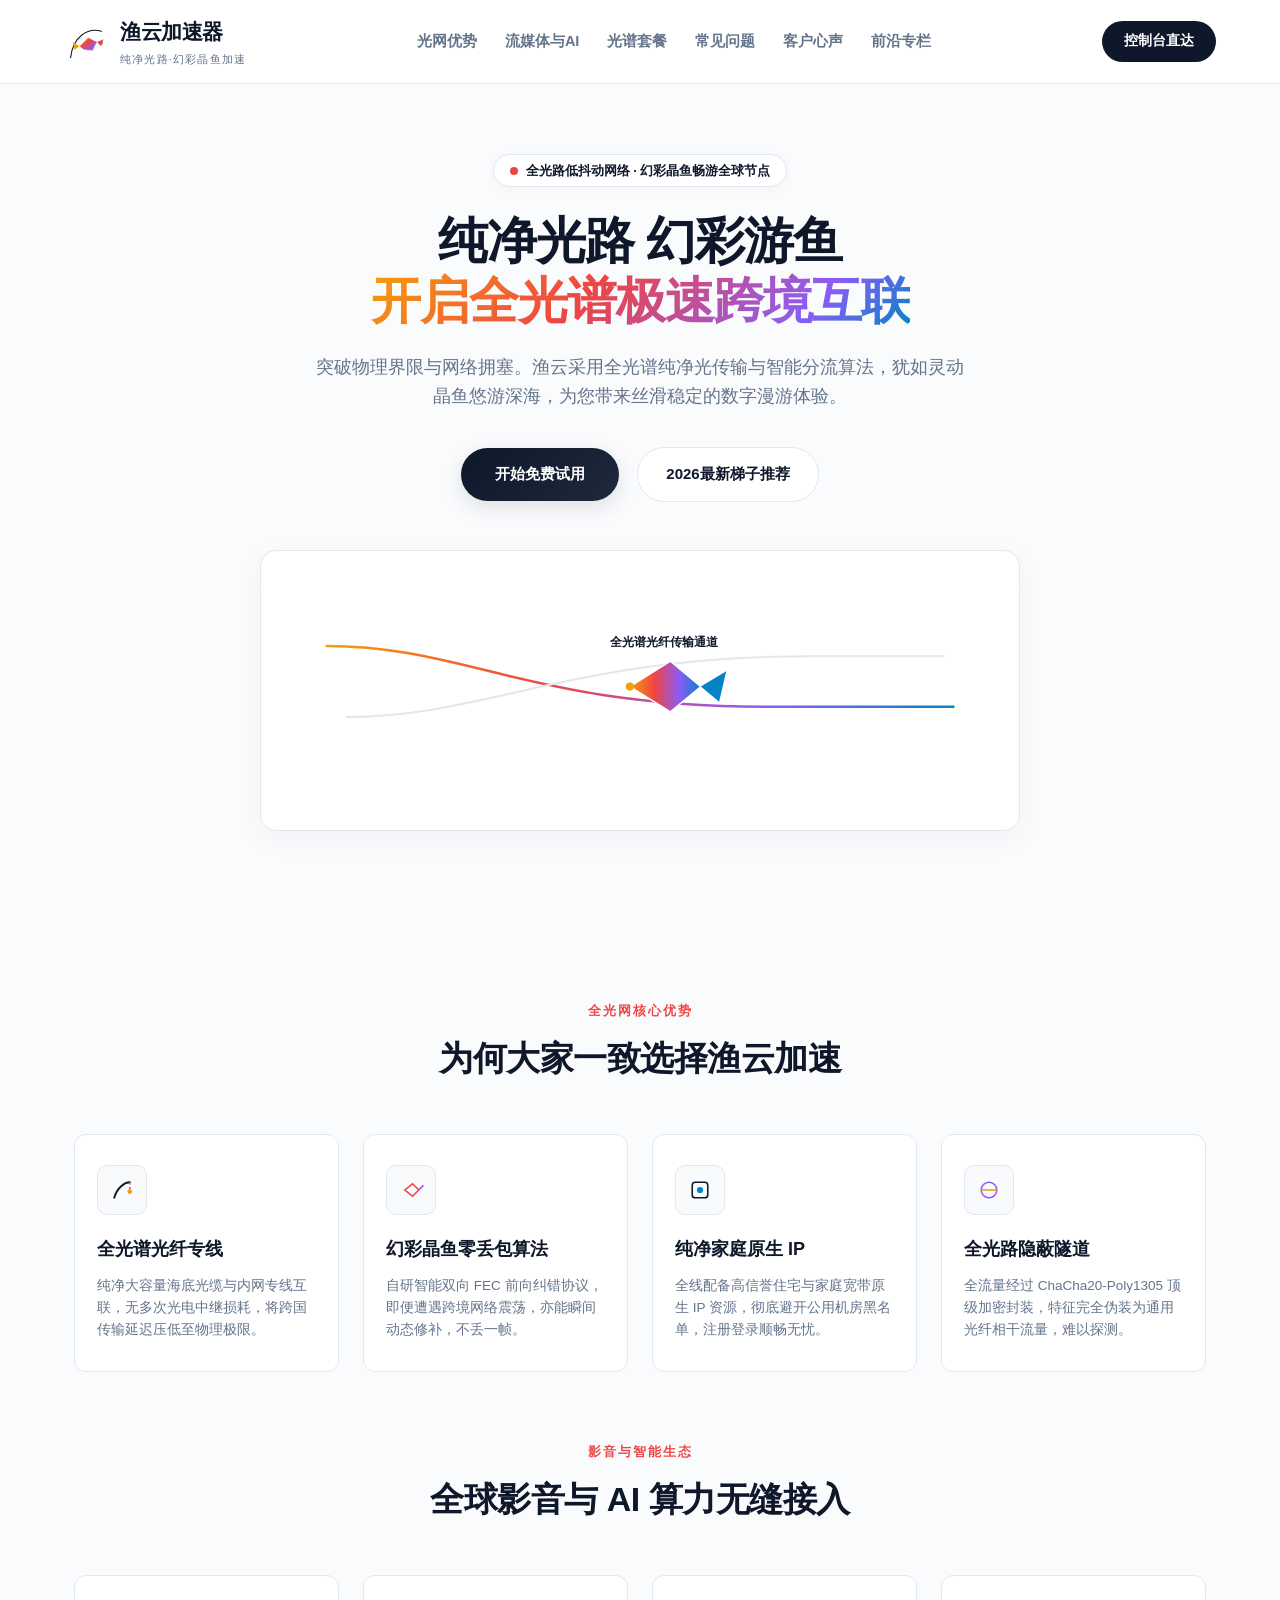
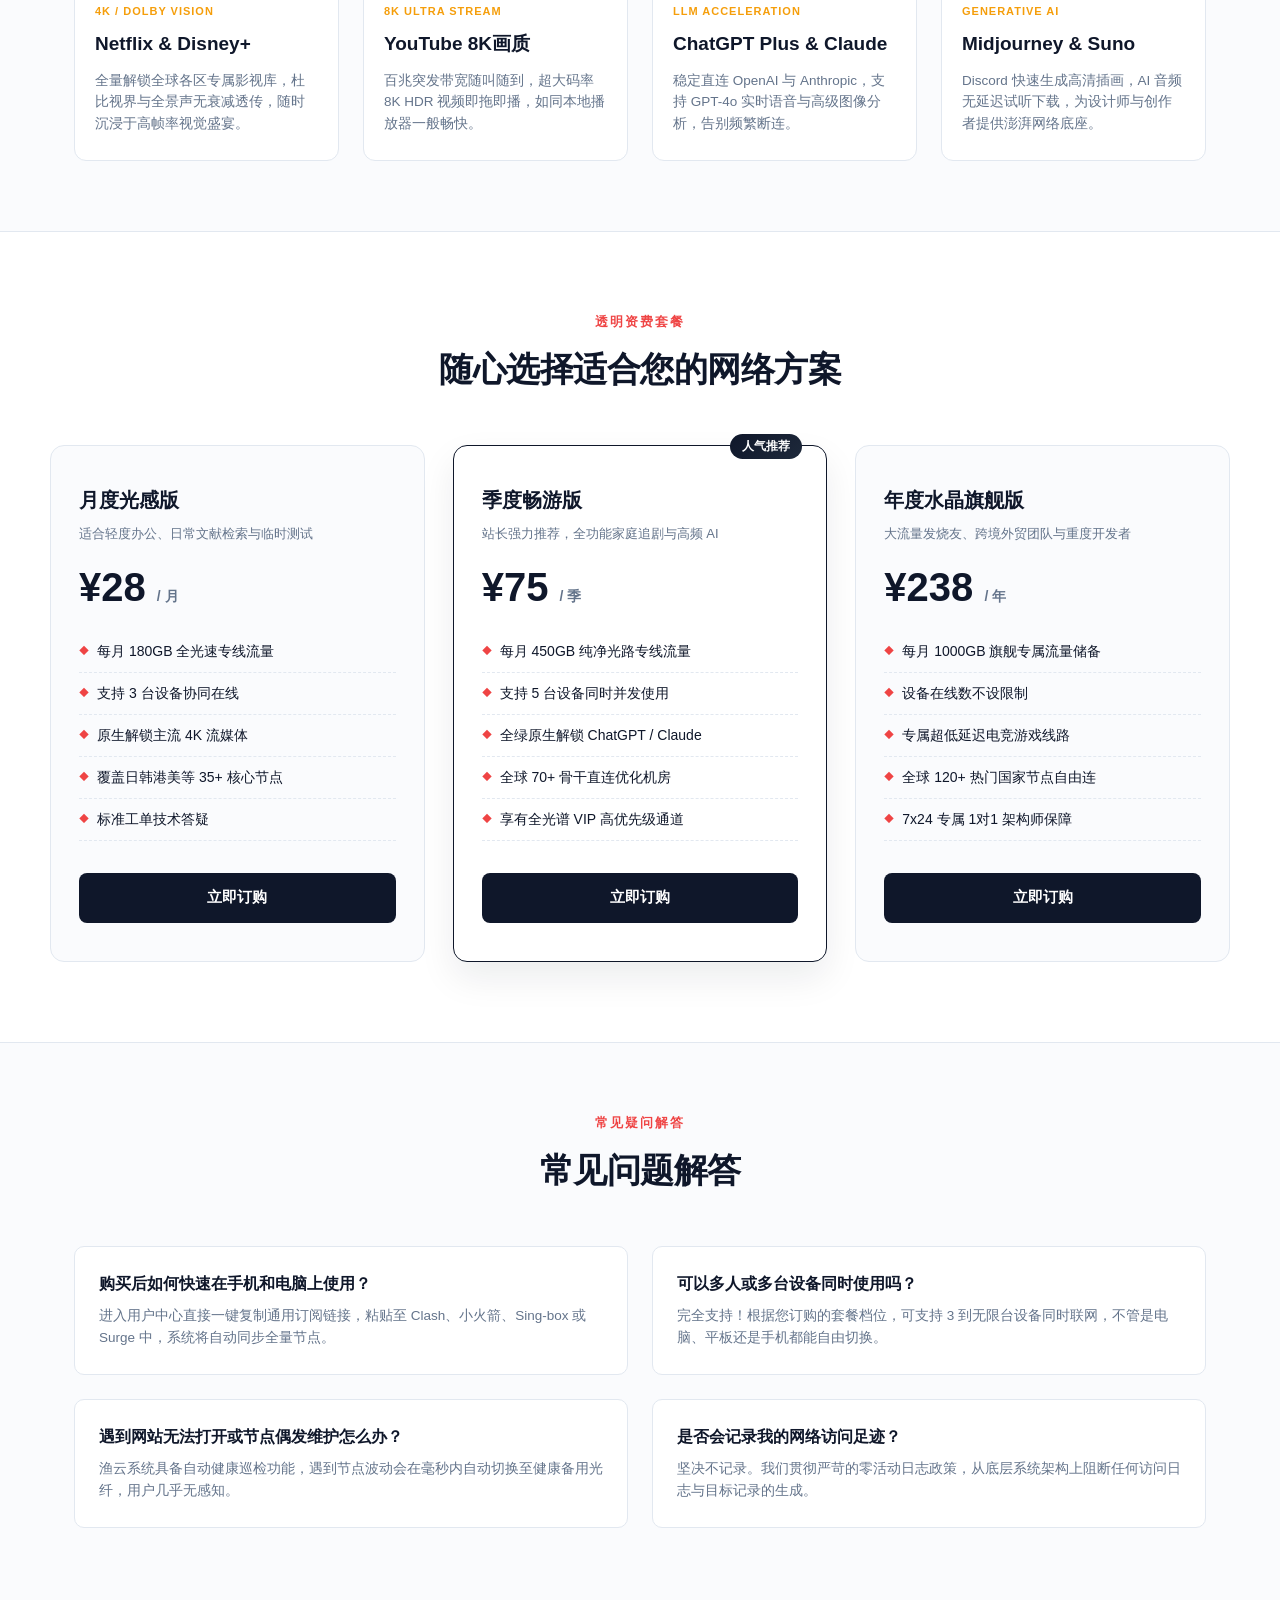
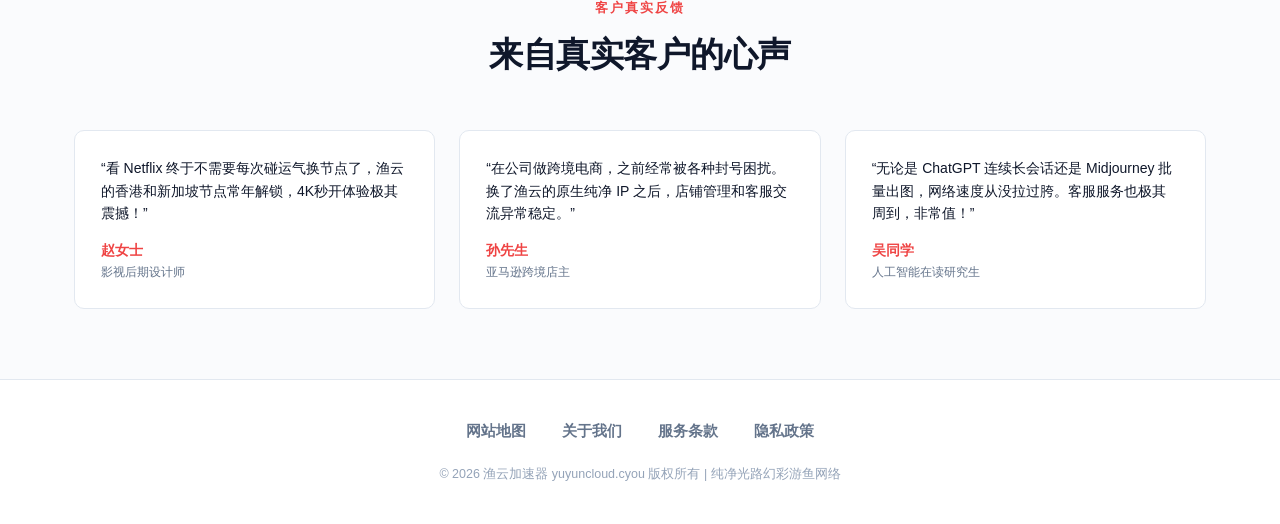
==== index.html @ 5787aba3 "feat: deploy yuyuncloud.cyou landing page, SEO articles, and sitemaps" ====
<!DOCTYPE html>
<html lang="zh-CN">
<head>
  <meta charset="UTF-8">
  <meta name="viewport" content="width=device-width, initial-scale=1.0, maximum-scale=5.0">
    <title>渔云加速器 - 纯净专线网络加速与高口碑机场推荐 | 稳定支持AI极速秒开</title>
  <meta name="description" content="专为出海办公与开发者打造的高口碑机场推荐。渔云加速器提供全光谱纯净专线网络加速，配备高质量原生住宅 IP，彻底告别 IP 风险拦截与人机验证。全球前沿 AI 工具与 4K 超清流媒体极速秒开，支持全平台多设备同时在线，安全稳定跨境互联。">
  <meta name="keywords" content="渔云加速器, 网络加速, 机场推荐, 极速秒开, 原生住宅IP, AI网络加速, ChatGPT防封, 跨境出海办公, 稳定梯子">
  <link rel="canonical" href="https://yuyuncloud.cyou/">
  <meta property="og:title" content="渔云加速器 - 纯净专线网络加速与高口碑机场推荐 | 稳定支持AI极速秒开">
  <meta property="og:description" content="专为出海办公与开发者打造的高口碑机场推荐。渔云加速器提供全光谱纯净专线网络加速，配备高质量原生住宅 IP，彻底告别 IP 风险拦截与人机验证。全球前沿 AI 工具与 4K 超清流媒体极速秒开，支持全平台多设备同时在线，安全稳定跨境互联。">
  <meta property="og:url" content="https://yuyuncloud.cyou/">
  <meta property="og:type" content="website">
  <meta property="og:site_name" content="渔云加速器">
  <meta property="og:locale" content="zh_CN">
  <meta property="og:image" content="https://yuyuncloud.cyou/assets/og-image.png">
  <meta name="twitter:card" content="summary_large_image">
  <meta name="twitter:title" content="渔云加速器 - 纯净专线网络加速与高口碑机场推荐 | 稳定支持AI极速秒开">
  <meta name="twitter:description" content="专为出海办公与开发者打造的高口碑机场推荐。渔云加速器提供全光谱纯净专线网络加速，配备高质量原生住宅 IP，彻底告别 IP 风险拦截与人机验证。全球前沿 AI 工具与 4K 超清流媒体极速秒开，支持全平台多设备同时在线，安全稳定跨境互联。">
  <meta name="twitter:image" content="https://yuyuncloud.cyou/assets/og-image.png">
  <script type="application/ld+json">
{
  "@context": "https://schema.org",
  "@type": "Product",
  "name": "渔云加速器",
  "description": "专为出海办公与开发者打造的高口碑机场推荐。渔云加速器提供全光谱纯净专线网络加速，配备高质量原生住宅 IP，彻底告别 IP 风险拦截与人机验证。全球前沿 AI 工具与 4K 超清流媒体极速秒开，支持全平台多设备同时在线，安全稳定跨境互联。",
  "brand": {
    "@type": "Brand",
    "name": "渔云"
  },
  "offers": {
    "@type": "AggregateOffer",
    "priceCurrency": "CNY",
    "lowPrice": "25",
    "highPrice": "218",
    "offerCount": "3",
    "offers": [
      {
        "@type": "Offer",
        "name": "月付尝鲜套餐",
        "price": "25",
        "priceCurrency": "CNY",
        "availability": "https://schema.org/InStock",
        "url": "https://ww012.twilightaff.com/#/?code=A56DH1Af"
      },
      {
        "@type": "Offer",
        "name": "季付热销套餐",
        "price": "68",
        "priceCurrency": "CNY",
        "availability": "https://schema.org/InStock",
        "url": "https://ww012.twilightaff.com/#/?code=A56DH1Af"
      },
      {
        "@type": "Offer",
        "name": "年付尊享套餐",
        "price": "218",
        "priceCurrency": "CNY",
        "availability": "https://schema.org/InStock",
        "url": "https://ww012.twilightaff.com/#/?code=A56DH1Af"
      }
    ]
  },
  "aggregateRating": {
    "@type": "AggregateRating",
    "ratingValue": "4.9",
    "reviewCount": "1280",
    "bestRating": "5",
    "worstRating": "1"
  }
}
  </script>
<style>
    :root {
      --bg-canvas: #fafbfd;
      --bg-card: #ffffff;
      --color-dark: #0f172a;
      --color-muted: #64748b;
      --color-border: #e2e8f0;
      --prism-grad: linear-gradient(135deg, #f59e0b 0%, #ef4444 40%, #8b5cf6 80%, #0284c7 100%);
      --prism-coral: #ef4444;
      --prism-amber: #f59e0b;
      --font-body: -apple-system, BlinkMacSystemFont, "Segoe UI", Roboto, "PingFang SC", "Microsoft YaHei", sans-serif;
    }
    * { box-sizing: border-box; margin: 0; padding: 0; }
    html { scroll-behavior: smooth; }
    body {
      background-color: var(--bg-canvas);
      color: var(--color-dark);
      font-family: var(--font-body);
      line-height: 1.65;
      -webkit-font-smoothing: antialiased;
    }
    a { color: inherit; text-decoration: none; }

    /* Nav */
    .prism-navbar {
      position: sticky;
      top: 0;
      z-index: 100;
      background: rgba(255, 255, 255, 0.96);
      border-bottom: 1px solid var(--color-border);
      backdrop-filter: blur(8px);
    }
    .prism-nav-inner {
      max-width: 1200px;
      margin: 0 auto;
      padding: 15px 24px;
      display: flex;
      align-items: center;
      justify-content: space-between;
      gap: 20px;
    }
    .prism-brand {
      display: flex;
      align-items: center;
      gap: 12px;
      flex-shrink: 0;
    }
    .prism-fish-svg {
      width: 44px;
      height: 44px;
      flex-shrink: 0;
    }
    .prism-title-col {
      display: flex;
      flex-direction: column;
    }
    .prism-brand-name {
      font-size: 21px;
      font-weight: 900;
      letter-spacing: -0.5px;
      color: var(--color-dark);
    }
    .prism-brand-name span {
      background: var(--prism-grad);
      -webkit-background-clip: text;
      -webkit-text-fill-color: transparent;
    }
    .prism-tagline {
      font-size: 11px;
      color: var(--color-muted);
      letter-spacing: 1.2px;
    }

    /* Section Navigation Links */
    .prism-nav-links {
      display: flex;
      align-items: center;
      gap: 28px;
      list-style: none;
    }
    .prism-nav-links a {
      font-size: 14.5px;
      font-weight: 700;
      color: var(--color-muted);
      transition: color 0.2s;
      position: relative;
    }
    .prism-nav-links a:hover {
      color: var(--color-dark);
    }
    .prism-nav-links a::after {
      content: "";
      position: absolute;
      bottom: -6px;
      left: 0;
      width: 0;
      height: 2px;
      background: var(--prism-grad);
      transition: width 0.2s;
    }
    .prism-nav-links a:hover::after {
      width: 100%;
    }

    .prism-top-login {
      background: var(--color-dark);
      color: #fff;
      font-size: 13.5px;
      font-weight: 700;
      padding: 9px 22px;
      border-radius: 999px;
      transition: all 0.2s;
      flex-shrink: 0;
    }
    .prism-top-login:hover { background: #1e293b; }

    /* Hero */
    .prism-hero {
      max-width: 1180px;
      margin: 0 auto;
      padding: 70px 24px 50px;
      text-align: center;
    }
    .crystal-badge {
      display: inline-flex;
      align-items: center;
      gap: 8px;
      padding: 5px 16px;
      background: #ffffff;
      border: 1px solid var(--color-border);
      border-radius: 999px;
      font-size: 13px;
      font-weight: 700;
      color: var(--color-dark);
      margin-bottom: 24px;
      box-shadow: 0 2px 8px rgba(15, 23, 42, 0.04);
    }
    .crystal-badge-dot {
      width: 8px; height: 8px; border-radius: 50%;
      background: var(--prism-coral);
    }
    .hero-h1 {
      font-size: 50px;
      font-weight: 900;
      line-height: 1.2;
      color: var(--color-dark);
      margin-bottom: 22px;
      letter-spacing: -1px;
      max-width: 900px;
      margin-left: auto;
      margin-right: auto;
    }
    .hero-h1 span.color-grad {
      background: var(--prism-grad);
      -webkit-background-clip: text;
      -webkit-text-fill-color: transparent;
    }
    .hero-p {
      font-size: 17.5px;
      color: var(--color-muted);
      max-width: 660px;
      margin: 0 auto 36px;
    }
    .hero-cta-group {
      display: flex;
      justify-content: center;
      align-items: center;
      gap: 18px;
      margin-bottom: 48px;
      flex-wrap: wrap;
    }
    .btn-main-trial {
      background: linear-gradient(135deg, #0f172a 0%, #1e293b 100%);
      color: #fff;
      font-size: 15px;
      font-weight: 800;
      padding: 14px 34px;
      border-radius: 999px;
      box-shadow: 0 6px 20px rgba(15, 23, 42, 0.12);
      transition: all 0.2s;
    }
    .btn-main-trial:hover {
      transform: translateY(-2px);
      box-shadow: 0 10px 28px rgba(15, 23, 42, 0.2);
    }
    .btn-pbn-pill {
      background: #ffffff;
      color: var(--color-dark);
      border: 1px solid var(--color-border);
      font-size: 15px;
      font-weight: 700;
      padding: 14px 28px;
      border-radius: 999px;
      transition: all 0.2s;
    }
    .btn-pbn-pill:hover { border-color: var(--color-dark); }

    /* Hero Crystal Fish Vector Art */
    .hero-art-pod {
      max-width: 760px;
      margin: 0 auto 50px;
      background: #ffffff;
      border: 1px solid var(--color-border);
      border-radius: 16px;
      padding: 24px;
      box-shadow: 0 8px 30px rgba(15, 23, 42, 0.04);
    }

    /* Content wrapper */
    .content-box {
      max-width: 1180px;
      margin: 0 auto;
      padding: 70px 24px;
    }
    .sec-center {
      text-align: center;
      margin-bottom: 48px;
    }
    .sec-sub {
      font-size: 12.5px;
      font-weight: 800;
      letter-spacing: 2px;
      color: var(--prism-coral);
      text-transform: uppercase;
      margin-bottom: 8px;
    }
    .sec-main-title {
      font-size: 34px;
      font-weight: 900;
      letter-spacing: -0.5px;
      color: var(--color-dark);
    }

    /* Core Advantages 4 Cards */
    .prism-grid-4 {
      display: grid;
      grid-template-columns: repeat(4, 1fr);
      gap: 24px;
    }
    .prism-card {
      background: #ffffff;
      border: 1px solid var(--color-border);
      border-radius: 12px;
      padding: 30px 22px;
      position: relative;
      transition: all 0.25s;
    }
    .prism-card::before {
      content: "";
      position: absolute;
      top: 0; left: 0; right: 0;
      height: 3px;
      background: var(--prism-grad);
      border-radius: 12px 12px 0 0;
      opacity: 0;
      transition: opacity 0.25s;
    }
    .prism-card:hover {
      transform: translateY(-5px);
      box-shadow: 0 14px 32px rgba(15, 23, 42, 0.06);
    }
    .prism-card:hover::before { opacity: 1; }
    .prism-icon-carrier {
      width: 50px;
      height: 50px;
      border-radius: 10px;
      background: #f8fafc;
      border: 1px solid var(--color-border);
      display: flex;
      align-items: center;
      justify-content: center;
      margin-bottom: 20px;
    }
    .prism-card-title {
      font-size: 18px;
      font-weight: 800;
      color: var(--color-dark);
      margin-bottom: 10px;
    }
    .prism-card-desc {
      font-size: 13.5px;
      color: var(--color-muted);
      line-height: 1.65;
    }

    /* Streaming & AI Cards */
    .stream-grid-4 {
      display: grid;
      grid-template-columns: repeat(4, 1fr);
      gap: 24px;
    }
    .stream-card {
      background: #ffffff;
      border: 1px solid var(--color-border);
      border-radius: 12px;
      padding: 26px 20px;
    }
    .stream-tag {
      font-size: 11px;
      font-weight: 800;
      color: var(--prism-amber);
      letter-spacing: 1px;
      margin-bottom: 8px;
    }
    .stream-name {
      font-size: 19px;
      font-weight: 900;
      color: var(--color-dark);
      margin-bottom: 10px;
    }
    .stream-desc {
      font-size: 13.5px;
      color: var(--color-muted);
      line-height: 1.6;
    }

    /* Pricing Section (3 tiers) */
    .prism-price-section {
      background: #ffffff;
      border-top: 1px solid var(--color-border);
      border-bottom: 1px solid var(--color-border);
      padding: 80px 24px;
    }
    .pricing-tri-box {
      max-width: 1180px;
      margin: 0 auto;
      display: grid;
      grid-template-columns: repeat(3, 1fr);
      gap: 28px;
    }
    .prism-plan-card {
      border: 1px solid var(--color-border);
      border-radius: 14px;
      padding: 38px 28px;
      background: #fafbfd;
      position: relative;
      display: flex;
      flex-direction: column;
      transition: all 0.25s;
    }
    .prism-plan-card.highlight {
      background: #ffffff;
      border-color: #0f172a;
      box-shadow: 0 16px 36px rgba(15, 23, 42, 0.08);
    }
    .prism-plan-card.highlight::after {
      content: "人气推荐";
      position: absolute;
      top: -12px;
      right: 24px;
      background: linear-gradient(135deg, #0f172a 0%, #1e293b 100%);
      color: #fff;
      font-size: 11.5px;
      font-weight: 800;
      padding: 3px 12px;
      border-radius: 999px;
    }
    .plan-tier-name { font-size: 20px; font-weight: 900; color: var(--color-dark); margin-bottom: 6px; }
    .plan-tier-sub { font-size: 13px; color: var(--color-muted); margin-bottom: 22px; }
    .plan-cash { font-size: 40px; font-weight: 900; color: var(--color-dark); line-height: 1; margin-bottom: 24px; }
    .plan-cash span { font-size: 14px; color: var(--color-muted); font-weight: 600; }
    .plan-bullet-list { list-style: none; margin-bottom: 32px; flex-grow: 1; font-size: 14px; }
    .plan-bullet-list li { padding: 9px 0; border-bottom: 1px dashed #e2e8f0; display: flex; align-items: center; gap: 8px; }
    .plan-bullet-list li::before { content: "◆"; font-size: 10px; color: var(--prism-coral); }
    .btn-prism-buy {
      background: var(--color-dark);
      color: #fff;
      text-align: center;
      padding: 13px;
      border-radius: 8px;
      font-weight: 800;
      font-size: 14.5px;
      transition: all 0.2s;
      display: block;
    }
    .btn-prism-buy:hover { background: #1e293b; }

    /* FAQ */
    .prism-faq-grid {
      display: grid;
      grid-template-columns: 1fr 1fr;
      gap: 24px;
    }
    .prism-faq-item {
      background: #ffffff;
      border: 1px solid var(--color-border);
      border-radius: 10px;
      padding: 24px;
    }
    .p-faq-q { font-size: 16px; font-weight: 800; color: var(--color-dark); margin-bottom: 8px; }
    .p-faq-a { font-size: 13.5px; color: var(--color-muted); line-height: 1.65; }

    /* Testimonials */
    .prism-testi-grid {
      display: grid;
      grid-template-columns: repeat(3, 1fr);
      gap: 24px;
      margin-top: 40px;
    }
    .prism-testi-card {
      background: #ffffff;
      border: 1px solid var(--color-border);
      border-radius: 10px;
      padding: 26px;
    }
    .p-testi-txt { font-size: 14px; color: var(--color-dark); margin-bottom: 16px; line-height: 1.6; }
    .p-testi-who { font-size: 13.5px; font-weight: 800; color: var(--prism-coral); }
    .p-testi-occ { font-size: 11.5px; color: var(--color-muted); }

    /* Strict Footer: ONLY 4 titles */
    .strict-footer-prism {
      background: #ffffff;
      border-top: 1px solid var(--color-border);
      padding: 40px 24px;
      text-align: center;
    }
    .footer-four-row {
      display: flex;
      justify-content: center;
      align-items: center;
      gap: 36px;
      margin-bottom: 20px;
      flex-wrap: wrap;
    }
    .footer-four-row a {
      font-size: 14.5px;
      font-weight: 700;
      color: var(--color-muted);
      transition: color 0.2s;
    }
    .footer-four-row a:hover { color: var(--color-dark); text-decoration: underline; }
    .footer-copy-text {
      font-size: 12.5px;
      color: #94a3b8;
    }

    @media (max-width: 900px) {
      .hero-h1 { font-size: 32px; }
      .prism-grid-4, .stream-grid-4, .pricing-tri-box, .prism-faq-grid, .prism-testi-grid { grid-template-columns: 1fr; }
      .btn-main-trial, .btn-pbn-pill, .btn-prism-buy { width: 100%; text-align: center; }
      .prism-nav-links { display: none; }
      .footer-four-row { gap: 20px; }
    }
  </style>
</head>
<body>

  <!-- Top Nav with Sections Menu -->
  <header class="prism-navbar">
    <div class="prism-nav-inner">
      <div class="prism-brand">
        <!-- Integrated Logo: Prismatic optical crystal fish leaping through fiber angling line -->
        <svg class="prism-fish-svg" viewBox="0 0 100 100" fill="none" xmlns="http://www.w3.org/2000/svg">
          <defs>
            <linearGradient id="prismFishGrad" x1="0%" y1="0%" x2="100%" y2="100%">
              <stop offset="0%" stop-color="#f59e0b"/>
              <stop offset="40%" stop-color="#ef4444"/>
              <stop offset="80%" stop-color="#8b5cf6"/>
              <stop offset="100%" stop-color="#0284c7"/>
            </linearGradient>
          </defs>
          <!-- Slender Fiber-Optic Angling Rod Curve -->
          <path d="M15 88 C 20 40, 55 18, 85 28" stroke="#0f172a" stroke-width="2.5" stroke-linecap="round"/>
          <line x1="85" y1="28" x2="85" y2="55" stroke="url(#prismFishGrad)" stroke-width="1.5" stroke-dasharray="3 3"/>
          <circle cx="85" cy="55" r="3" fill="#ef4444"/>
          <!-- Prismatic Crystal Leaping Fish with Facets -->
          <polygon points="35,62 55,42 75,52 65,72 45,70" fill="url(#prismFishGrad)" stroke="#ffffff" stroke-width="1"/>
          <polygon points="75,52 90,46 84,62" fill="#ef4444"/>
          <polygon points="35,62 20,52 24,70" fill="#f59e0b"/>
        </svg>
        <div class="prism-title-col">
          <div class="prism-brand-name">渔云加速器</div>
          <div class="prism-tagline">纯净光路·幻彩晶鱼加速</div>
        </div>
      </div>

      <!-- Section Navigation Menu -->
      <nav>
        <ul class="prism-nav-links">
          <li><a href="#advantages">光网优势</a></li>
          <li><a href="#streaming">流媒体与AI</a></li>
          <li><a href="#pricing">光谱套餐</a></li>
          <li><a href="#faq">常见问题</a></li>
          <li><a href="#reviews">客户心声</a></li>
          <li><a href="perspectives.html">前沿专栏</a></li>
        </ul>
      </nav>

      <a href="https://ww012.twilightaff.com/#/?code=A56DH1Af" target="_blank" rel="nofollow" class="prism-top-login">
        控制台直达
      </a>
    </div>
  </header>

  <!-- Hero Section -->
  <main>
    <section class="prism-hero">
      <div class="crystal-badge">
        <span class="crystal-badge-dot"></span> 全光路低抖动网络 · 幻彩晶鱼畅游全球节点
      </div>
      <h1 class="hero-h1">
        纯净光路 幻彩游鱼<br>
        <span class="color-grad">开启全光谱极速跨境互联</span>
      </h1>
      <p class="hero-p">
        突破物理界限与网络拥塞。渔云采用全光谱纯净光传输与智能分流算法，犹如灵动晶鱼悠游深海，为您带来丝滑稳定的数字漫游体验。
      </p>
      <div class="hero-cta-group">
        <a href="https://ww012.twilightaff.com/#/?code=A56DH1Af" target="_blank" rel="nofollow" class="btn-main-trial">
          开始免费试用
        </a>
        <a href="https://tizilab.net/paihang/" target="_blank" class="btn-pbn-pill">
          2026最新梯子推荐
        </a>
      </div>

      <!-- Vector Artwork: Prismatic Optical Fish Vector -->
      <div class="hero-art-pod">
        <svg viewBox="0 0 700 220" width="100%" height="auto" fill="none" xmlns="http://www.w3.org/2000/svg">
          <defs>
            <linearGradient id="waveGradPrism" x1="0%" y1="0%" x2="100%" y2="0%">
              <stop offset="0%" stop-color="#f59e0b"/>
              <stop offset="35%" stop-color="#ef4444"/>
              <stop offset="70%" stop-color="#8b5cf6"/>
              <stop offset="100%" stop-color="#0284c7"/>
            </linearGradient>
          </defs>
          <!-- Fiber Optic Lines -->
          <path d="M40 70 C 180 70, 240 130, 480 130 T 660 130" stroke="url(#waveGradPrism)" stroke-width="2.5"/>
          <path d="M60 140 C 200 140, 280 80, 520 80 T 650 80" stroke="#e2e8f0" stroke-width="2"/>
          <!-- Crystal Fish Swimming Along Light Path -->
          <polygon points="340,110 380,85 410,110 380,135" fill="url(#waveGradPrism)" stroke="#ffffff" stroke-width="1.5"/>
          <polygon points="410,110 435,95 428,125" fill="#0284c7"/>
          <circle cx="340" cy="110" r="4" fill="#f59e0b"/>
          <text x="320" y="70" fill="#0f172a" font-size="12" font-weight="800">全光谱光纤传输通道</text>
        </svg>
      </div>
    </section>

    <!-- Core Product Advantages (4 cards) -->
    <section class="content-box" id="advantages">
      <div class="sec-center">
        <div class="sec-sub">全光网核心优势</div>
        <h2 class="sec-main-title">为何大家一致选择渔云加速</h2>
      </div>

      <div class="prism-grid-4">
        <div class="prism-card">
          <div class="prism-icon-carrier">
            <!-- Prismatic Fish Line Vector Icon -->
            <svg width="28" height="28" viewBox="0 0 36 36" fill="none" xmlns="http://www.w3.org/2000/svg">
              <path d="M8 28 C 12 14, 22 8, 28 8" stroke="#0f172a" stroke-width="2.5" stroke-linecap="round"/>
              <path d="M28 8 L 28 20" stroke="#ef4444" stroke-width="2" stroke-dasharray="3 3"/>
              <circle cx="28" cy="20" r="3" fill="#f59e0b"/>
            </svg>
          </div>
          <h3 class="prism-card-title">全光谱光纤专线</h3>
          <p class="prism-card-desc">纯净大容量海底光缆与内网专线互联，无多次光电中继损耗，将跨国传输延迟压低至物理极限。</p>
        </div>

        <div class="prism-card">
          <div class="prism-icon-carrier">
            <!-- Prismatic Crystal Fish Icon -->
            <svg width="28" height="28" viewBox="0 0 36 36" fill="none" xmlns="http://www.w3.org/2000/svg">
              <polygon points="10,18 20,10 28,18 20,26" stroke="#ef4444" stroke-width="2" fill="none"/>
              <line x1="28" y1="18" x2="34" y2="12" stroke="#8b5cf6" stroke-width="2"/>
            </svg>
          </div>
          <h3 class="prism-card-title">幻彩晶鱼零丢包算法</h3>
          <p class="prism-card-desc">自研智能双向 FEC 前向纠错协议，即便遭遇跨境网络震荡，亦能瞬间动态修补，不丢一帧。</p>
        </div>

        <div class="prism-card">
          <div class="prism-icon-carrier">
            <!-- Pure Native IP Shield Icon -->
            <svg width="28" height="28" viewBox="0 0 36 36" fill="none" xmlns="http://www.w3.org/2000/svg">
              <rect x="8" y="8" width="20" height="20" rx="4" stroke="#0f172a" stroke-width="2"/>
              <circle cx="18" cy="18" r="4" fill="#0284c7"/>
            </svg>
          </div>
          <h3 class="prism-card-title">纯净家庭原生 IP</h3>
          <p class="prism-card-desc">全线配备高信誉住宅与家庭宽带原生 IP 资源，彻底避开公用机房黑名单，注册登录顺畅无忧。</p>
        </div>

        <div class="prism-card">
          <div class="prism-icon-carrier">
            <!-- Optical Stealth Tunnel Icon -->
            <svg width="28" height="28" viewBox="0 0 36 36" fill="none" xmlns="http://www.w3.org/2000/svg">
              <circle cx="18" cy="18" r="10" stroke="#8b5cf6" stroke-width="2"/>
              <line x1="8" y1="18" x2="28" y2="18" stroke="#f59e0b" stroke-width="2"/>
            </svg>
          </div>
          <h3 class="prism-card-title">全光路隐蔽隧道</h3>
          <p class="prism-card-desc">全流量经过 ChaCha20-Poly1305 顶级加密封装，特征完全伪装为通用光纤相干流量，难以探测。</p>
        </div>
      </div>
    </section>

    <!-- Streaming & AI Cards (4 cards) -->
    <section class="content-box" id="streaming" style="padding-top:0;">
      <div class="sec-center">
        <div class="sec-sub">影音与智能生态</div>
        <h2 class="sec-main-title">全球影音与 AI 算力无缝接入</h2>
      </div>

      <div class="stream-grid-4">
        <div class="stream-card">
          <div class="stream-tag">4K / DOLBY VISION</div>
          <h3 class="stream-name">Netflix & Disney+</h3>
          <p class="stream-desc">全量解锁全球各区专属影视库，杜比视界与全景声无衰减透传，随时沉浸于高帧率视觉盛宴。</p>
        </div>
        <div class="stream-card">
          <div class="stream-tag">8K ULTRA STREAM</div>
          <h3 class="stream-name">YouTube 8K画质</h3>
          <p class="stream-desc">百兆突发带宽随叫随到，超大码率 8K HDR 视频即拖即播，如同本地播放器一般畅快。</p>
        </div>
        <div class="stream-card">
          <div class="stream-tag">LLM ACCELERATION</div>
          <h3 class="stream-name">ChatGPT Plus & Claude</h3>
          <p class="stream-desc">稳定直连 OpenAI 与 Anthropic，支持 GPT-4o 实时语音与高级图像分析，告别频繁断连。</p>
        </div>
        <div class="stream-card">
          <div class="stream-tag">GENERATIVE AI</div>
          <h3 class="stream-name">Midjourney & Suno</h3>
          <p class="stream-desc">Discord 快速生成高清插画，AI 音频无延迟试听下载，为设计师与创作者提供澎湃网络底座。</p>
        </div>
      </div>
    </section>

    <!-- Pricing Comparison Table (3 tiers) -->
    <section class="prism-price-section" id="pricing">
      <div class="sec-center">
        <div class="sec-sub">透明资费套餐</div>
        <h2 class="sec-main-title">随心选择适合您的网络方案</h2>
      </div>

      <div class="pricing-tri-box">
        <div class="prism-plan-card">
          <div class="plan-tier-name">月度光感版</div>
          <div class="plan-tier-sub">适合轻度办公、日常文献检索与临时测试</div>
          <div class="plan-cash">¥28 <span>/ 月</span></div>
          <ul class="plan-bullet-list">
            <li>每月 180GB 全光速专线流量</li>
            <li>支持 3 台设备协同在线</li>
            <li>原生解锁主流 4K 流媒体</li>
            <li>覆盖日韩港美等 35+ 核心节点</li>
            <li>标准工单技术答疑</li>
          </ul>
          <a href="https://ww012.twilightaff.com/#/?code=A56DH1Af" target="_blank" rel="nofollow" class="btn-prism-buy">
            立即订购
          </a>
        </div>

        <div class="prism-plan-card highlight">
          <div class="plan-tier-name">季度畅游版</div>
          <div class="plan-tier-sub">站长强力推荐，全功能家庭追剧与高频 AI</div>
          <div class="plan-cash">¥75 <span>/ 季</span></div>
          <ul class="plan-bullet-list">
            <li>每月 450GB 纯净光路专线流量</li>
            <li>支持 5 台设备同时并发使用</li>
            <li>全绿原生解锁 ChatGPT / Claude</li>
            <li>全球 70+ 骨干直连优化机房</li>
            <li>享有全光谱 VIP 高优先级通道</li>
          </ul>
          <a href="https://ww012.twilightaff.com/#/?code=A56DH1Af" target="_blank" rel="nofollow" class="btn-prism-buy">
            立即订购
          </a>
        </div>

        <div class="prism-plan-card">
          <div class="plan-tier-name">年度水晶旗舰版</div>
          <div class="plan-tier-sub">大流量发烧友、跨境外贸团队与重度开发者</div>
          <div class="plan-cash">¥238 <span>/ 年</span></div>
          <ul class="plan-bullet-list">
            <li>每月 1000GB 旗舰专属流量储备</li>
            <li>设备在线数不设限制</li>
            <li>专属超低延迟电竞游戏线路</li>
            <li>全球 120+ 热门国家节点自由连</li>
            <li>7x24 专属 1对1 架构师保障</li>
          </ul>
          <a href="https://ww012.twilightaff.com/#/?code=A56DH1Af" target="_blank" rel="nofollow" class="btn-prism-buy">
            立即订购
          </a>
        </div>
      </div>
    </section>

    <!-- FAQ (4 items) -->
    <section class="content-box" id="faq">
      <div class="sec-center">
        <div class="sec-sub">常见疑问解答</div>
        <h2 class="sec-main-title">常见问题解答</h2>
      </div>

      <div class="prism-faq-grid">
        <div class="prism-faq-item">
          <div class="p-faq-q">购买后如何快速在手机和电脑上使用？</div>
          <div class="p-faq-a">进入用户中心直接一键复制通用订阅链接，粘贴至 Clash、小火箭、Sing-box 或 Surge 中，系统将自动同步全量节点。</div>
        </div>
        <div class="prism-faq-item">
          <div class="p-faq-q">可以多人或多台设备同时使用吗？</div>
          <div class="p-faq-a">完全支持！根据您订购的套餐档位，可支持 3 到无限台设备同时联网，不管是电脑、平板还是手机都能自由切换。</div>
        </div>
        <div class="prism-faq-item">
          <div class="p-faq-q">遇到网站无法打开或节点偶发维护怎么办？</div>
          <div class="p-faq-a">渔云系统具备自动健康巡检功能，遇到节点波动会在毫秒内自动切换至健康备用光纤，用户几乎无感知。</div>
        </div>
        <div class="prism-faq-item">
          <div class="p-faq-q">是否会记录我的网络访问足迹？</div>
          <div class="p-faq-a">坚决不记录。我们贯彻严苛的零活动日志政策，从底层系统架构上阻断任何访问日志与目标记录的生成。</div>
        </div>
      </div>
    </section>

    <!-- Testimonials (3 cards) -->
    <section class="content-box" id="reviews" style="padding-top:0;">
      <div class="sec-center">
        <div class="sec-sub">客户真实反馈</div>
        <h2 class="sec-main-title">来自真实客户的心声</h2>
      </div>

      <div class="prism-testi-grid">
        <div class="prism-testi-card">
          <div class="p-testi-txt">“看 Netflix 终于不需要每次碰运气换节点了，渔云的香港和新加坡节点常年解锁，4K秒开体验极其震撼！”</div>
          <div class="p-testi-who">赵女士</div>
          <div class="p-testi-occ">影视后期设计师</div>
        </div>
        <div class="prism-testi-card">
          <div class="p-testi-txt">“在公司做跨境电商，之前经常被各种封号困扰。换了渔云的原生纯净 IP 之后，店铺管理和客服交流异常稳定。”</div>
          <div class="p-testi-who">孙先生</div>
          <div class="p-testi-occ">亚马逊跨境店主</div>
        </div>
        <div class="prism-testi-card">
          <div class="p-testi-txt">“无论是 ChatGPT 连续长会话还是 Midjourney 批量出图，网络速度从没拉过胯。客服服务也极其周到，非常值！”</div>
          <div class="p-testi-who">吴同学</div>
          <div class="p-testi-occ">人工智能在读研究生</div>
        </div>
      </div>
    </section>
  </main>

  <!-- Strict Footer: ONLY 4 titles -->
  <footer class="strict-footer-prism">
    <div class="footer-four-row">
      <a href="sitemap.html" target="_blank">网站地图</a>
      <a href="about.html" target="_blank">关于我们</a>
      <a href="terms.html" target="_blank">服务条款</a>
      <a href="privacy.html" target="_blank">隐私政策</a>
    </div>
    <div class="footer-copy-text">
      &copy; 2026 渔云加速器 yuyuncloud.cyou 版权所有 | 纯净光路幻彩游鱼网络
    </div>
  </footer>

</body>
</html>
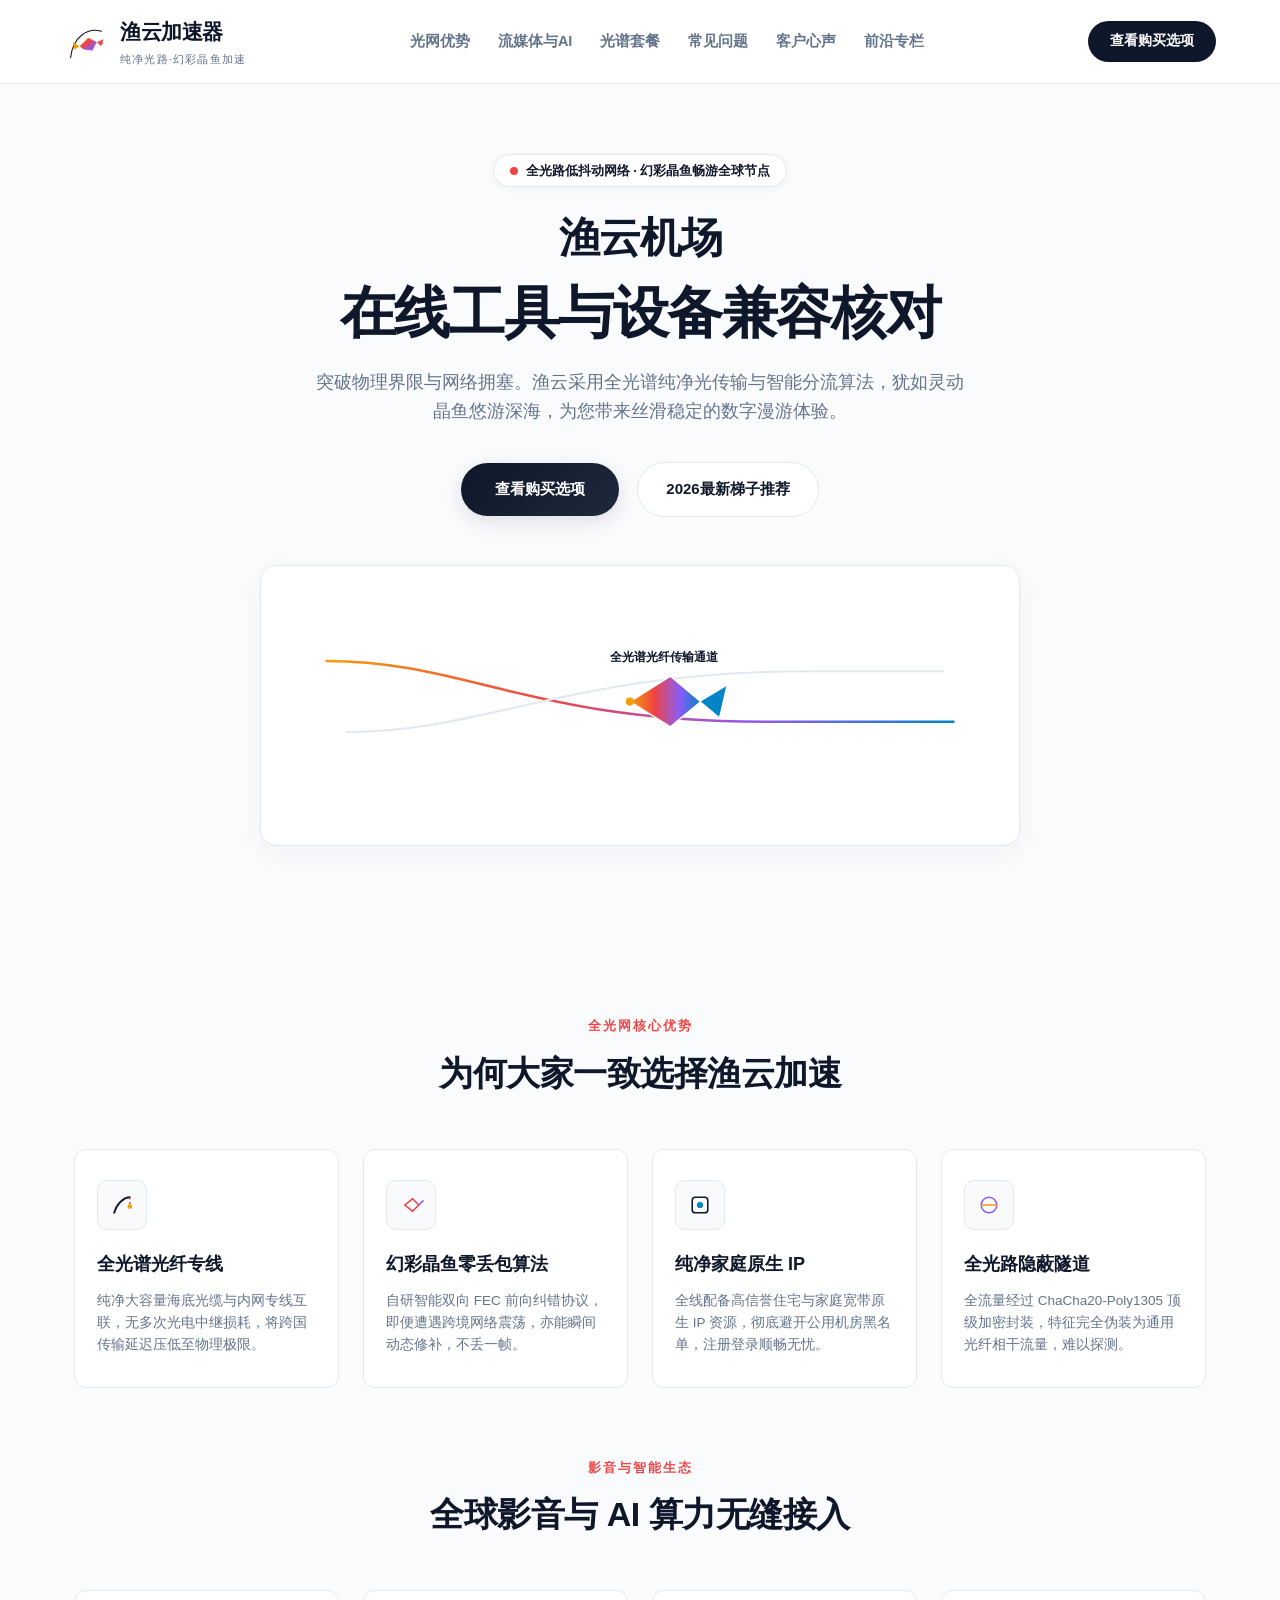
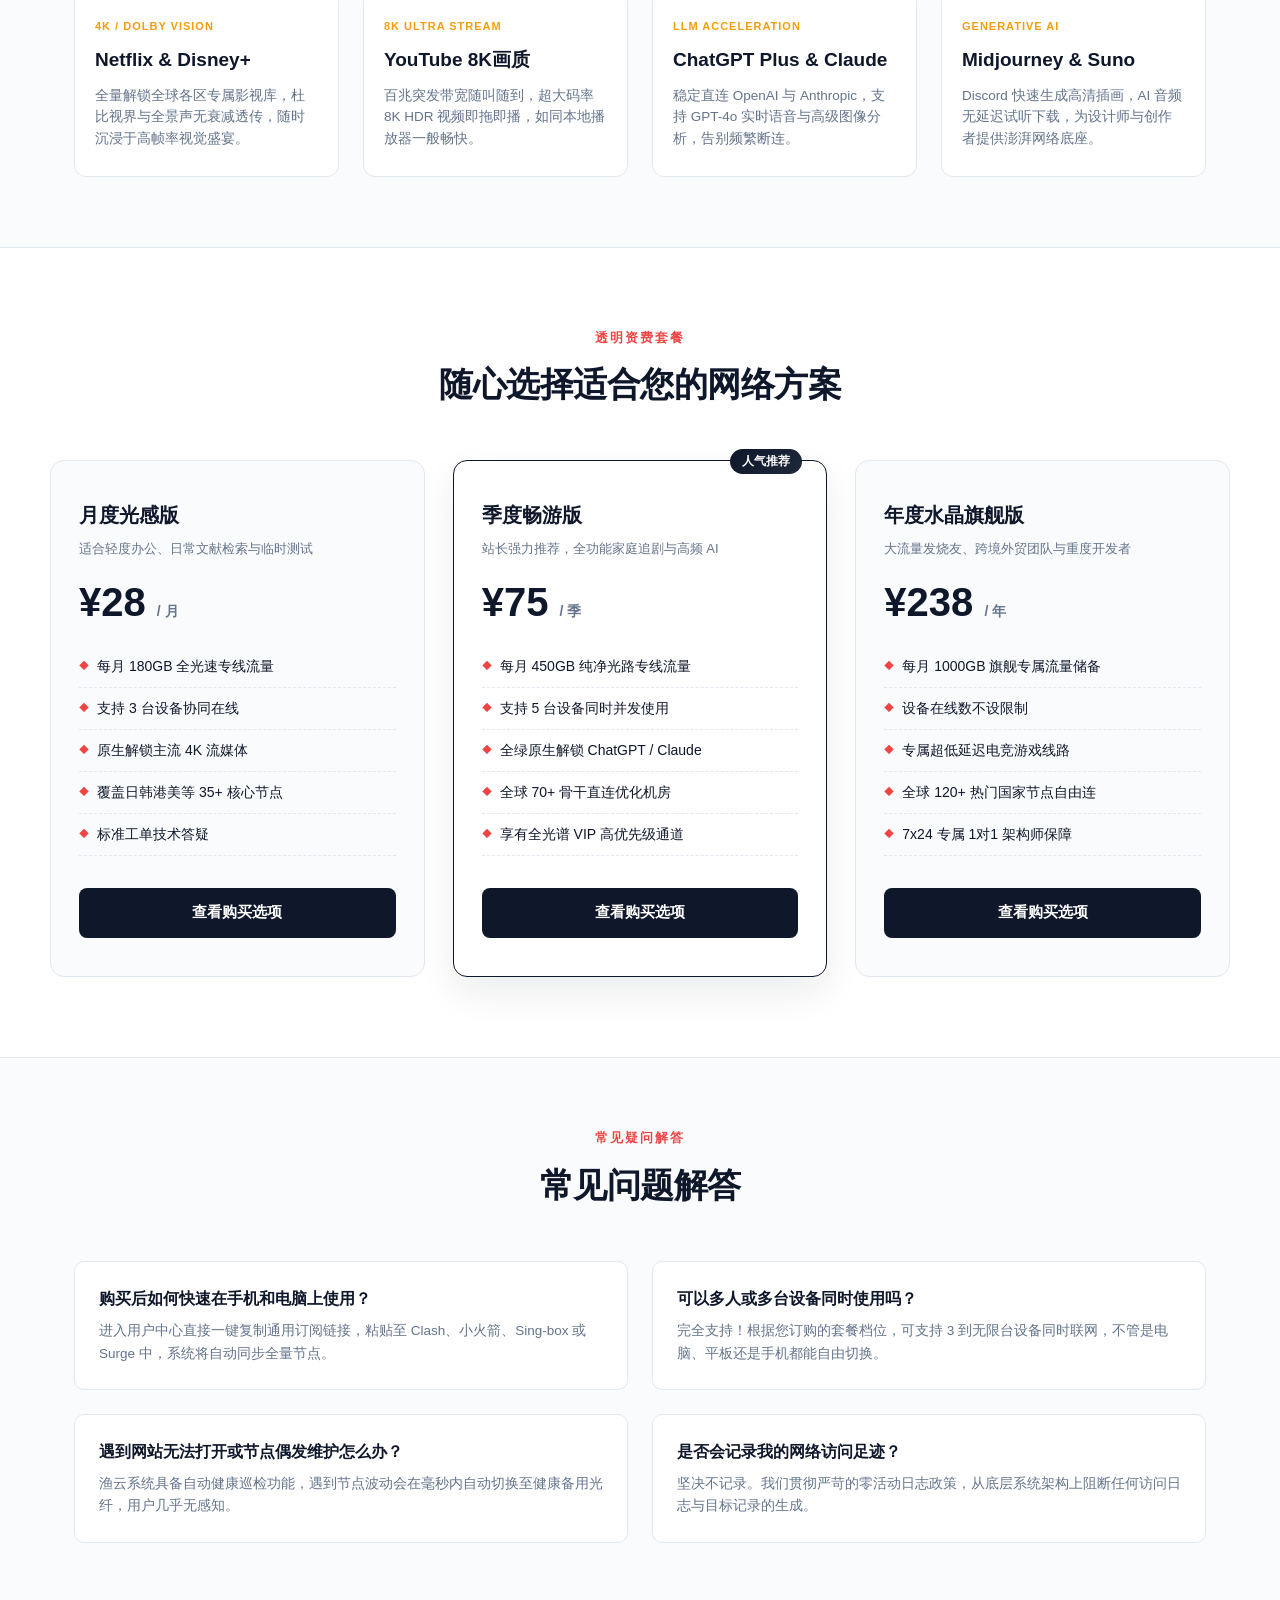
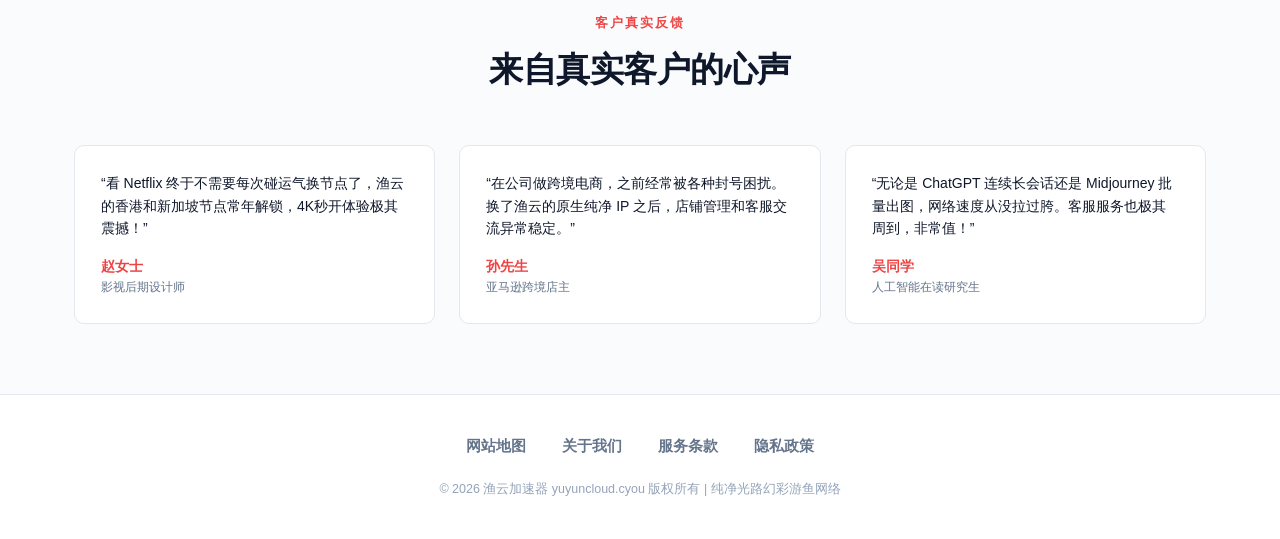
==== commit 84cae46b: "Improve landing-page metadata, headings and crawl consistency" ====
--- a/index.html
+++ b/index.html
@@ -2,74 +2,23 @@
 <html lang="zh-CN">
 <head>
   <meta charset="UTF-8">
-  <meta name="viewport" content="width=device-width, initial-scale=1.0, maximum-scale=5.0">
-    <title>渔云加速器 - 纯净专线网络加速与高口碑机场推荐 | 稳定支持AI极速秒开</title>
-  <meta name="description" content="专为出海办公与开发者打造的高口碑机场推荐。渔云加速器提供全光谱纯净专线网络加速，配备高质量原生住宅 IP，彻底告别 IP 风险拦截与人机验证。全球前沿 AI 工具与 4K 超清流媒体极速秒开，支持全平台多设备同时在线，安全稳定跨境互联。">
-  <meta name="keywords" content="渔云加速器, 网络加速, 机场推荐, 极速秒开, 原生住宅IP, AI网络加速, ChatGPT防封, 跨境出海办公, 稳定梯子">
+  <meta name="viewport" content="width=device-width, initial-scale=1">
+    <title>渔云机场｜在线工具与设备兼容核对</title>
+  <meta name="description" content="围绕渔云的在线工具与设备兼容核对整理实用资料。按自己的设备、使用场景与预算核对服务条件，再查看外部购买页面的具体商品和条款。">
+  
   <link rel="canonical" href="https://yuyuncloud.cyou/">
-  <meta property="og:title" content="渔云加速器 - 纯净专线网络加速与高口碑机场推荐 | 稳定支持AI极速秒开">
-  <meta property="og:description" content="专为出海办公与开发者打造的高口碑机场推荐。渔云加速器提供全光谱纯净专线网络加速，配备高质量原生住宅 IP，彻底告别 IP 风险拦截与人机验证。全球前沿 AI 工具与 4K 超清流媒体极速秒开，支持全平台多设备同时在线，安全稳定跨境互联。">
+  <meta property="og:title" content="渔云机场｜在线工具与设备兼容核对">
+  <meta property="og:description" content="围绕渔云的在线工具与设备兼容核对整理实用资料。按自己的设备、使用场景与预算核对服务条件，再查看外部购买页面的具体商品和条款。">
   <meta property="og:url" content="https://yuyuncloud.cyou/">
   <meta property="og:type" content="website">
-  <meta property="og:site_name" content="渔云加速器">
+  <meta property="og:site_name" content="渔云">
   <meta property="og:locale" content="zh_CN">
-  <meta property="og:image" content="https://yuyuncloud.cyou/assets/og-image.png">
+  
   <meta name="twitter:card" content="summary_large_image">
-  <meta name="twitter:title" content="渔云加速器 - 纯净专线网络加速与高口碑机场推荐 | 稳定支持AI极速秒开">
-  <meta name="twitter:description" content="专为出海办公与开发者打造的高口碑机场推荐。渔云加速器提供全光谱纯净专线网络加速，配备高质量原生住宅 IP，彻底告别 IP 风险拦截与人机验证。全球前沿 AI 工具与 4K 超清流媒体极速秒开，支持全平台多设备同时在线，安全稳定跨境互联。">
-  <meta name="twitter:image" content="https://yuyuncloud.cyou/assets/og-image.png">
-  <script type="application/ld+json">
-{
-  "@context": "https://schema.org",
-  "@type": "Product",
-  "name": "渔云加速器",
-  "description": "专为出海办公与开发者打造的高口碑机场推荐。渔云加速器提供全光谱纯净专线网络加速，配备高质量原生住宅 IP，彻底告别 IP 风险拦截与人机验证。全球前沿 AI 工具与 4K 超清流媒体极速秒开，支持全平台多设备同时在线，安全稳定跨境互联。",
-  "brand": {
-    "@type": "Brand",
-    "name": "渔云"
-  },
-  "offers": {
-    "@type": "AggregateOffer",
-    "priceCurrency": "CNY",
-    "lowPrice": "25",
-    "highPrice": "218",
-    "offerCount": "3",
-    "offers": [
-      {
-        "@type": "Offer",
-        "name": "月付尝鲜套餐",
-        "price": "25",
-        "priceCurrency": "CNY",
-        "availability": "https://schema.org/InStock",
-        "url": "https://ww012.twilightaff.com/#/?code=A56DH1Af"
-      },
-      {
-        "@type": "Offer",
-        "name": "季付热销套餐",
-        "price": "68",
-        "priceCurrency": "CNY",
-        "availability": "https://schema.org/InStock",
-        "url": "https://ww012.twilightaff.com/#/?code=A56DH1Af"
-      },
-      {
-        "@type": "Offer",
-        "name": "年付尊享套餐",
-        "price": "218",
-        "priceCurrency": "CNY",
-        "availability": "https://schema.org/InStock",
-        "url": "https://ww012.twilightaff.com/#/?code=A56DH1Af"
-      }
-    ]
-  },
-  "aggregateRating": {
-    "@type": "AggregateRating",
-    "ratingValue": "4.9",
-    "reviewCount": "1280",
-    "bestRating": "5",
-    "worstRating": "1"
-  }
-}
-  </script>
+  <meta name="twitter:title" content="渔云机场｜在线工具与设备兼容核对">
+  <meta name="twitter:description" content="围绕渔云的在线工具与设备兼容核对整理实用资料。按自己的设备、使用场景与预算核对服务条件，再查看外部购买页面的具体商品和条款。">
+  
+  
 <style>
     :root {
       --bg-canvas: #fafbfd;
@@ -514,13 +463,16 @@
       .footer-four-row { gap: 20px; }
     }
   </style>
+
+<script id="landing-maintenance-schema" type="application/ld+json">{"@context": "https://schema.org", "@type": "WebSite", "name": "渔云机场｜在线工具与设备兼容核对", "url": "https://yuyuncloud.cyou/", "inLanguage": "zh-CN"}</script>
+<link rel="stylesheet" href="landing-maintenance.css">
 </head>
 <body>
 
   <!-- Top Nav with Sections Menu -->
   <header class="prism-navbar">
     <div class="prism-nav-inner">
-      <div class="prism-brand">
+      <a href="index.html" class="prism-brand">
         <!-- Integrated Logo: Prismatic optical crystal fish leaping through fiber angling line -->
         <svg class="prism-fish-svg" viewBox="0 0 100 100" fill="none" xmlns="http://www.w3.org/2000/svg">
           <defs>
@@ -544,7 +496,7 @@
           <div class="prism-brand-name">渔云加速器</div>
           <div class="prism-tagline">纯净光路·幻彩晶鱼加速</div>
         </div>
-      </div>
+      </a>
 
       <!-- Section Navigation Menu -->
       <nav>
@@ -558,9 +510,7 @@
         </ul>
       </nav>
 
-      <a href="https://ww012.twilightaff.com/#/?code=A56DH1Af" target="_blank" rel="nofollow" class="prism-top-login">
-        控制台直达
-      </a>
+      <a href="https://ww012.twilightaff.com/#/?code=A56DH1Af" target="_blank" class="prism-top-login" rel="nofollow noopener sponsored">查看购买选项</a>
     </div>
   </header>
 
@@ -570,17 +520,12 @@
       <div class="crystal-badge">
         <span class="crystal-badge-dot"></span> 全光路低抖动网络 · 幻彩晶鱼畅游全球节点
       </div>
-      <h1 class="hero-h1">
-        纯净光路 幻彩游鱼<br>
-        <span class="color-grad">开启全光谱极速跨境互联</span>
-      </h1>
+      <h1 class="hero-h1" data-landing-title="true"><span class="landing-brand">渔云机场</span><span class="landing-focus">在线工具与设备兼容核对</span></h1>
       <p class="hero-p">
         突破物理界限与网络拥塞。渔云采用全光谱纯净光传输与智能分流算法，犹如灵动晶鱼悠游深海，为您带来丝滑稳定的数字漫游体验。
       </p>
       <div class="hero-cta-group">
-        <a href="https://ww012.twilightaff.com/#/?code=A56DH1Af" target="_blank" rel="nofollow" class="btn-main-trial">
-          开始免费试用
-        </a>
+        <a href="https://ww012.twilightaff.com/#/?code=A56DH1Af" target="_blank" class="btn-main-trial" rel="nofollow noopener sponsored">查看购买选项</a>
         <a href="https://tizilab.net/paihang/" target="_blank" class="btn-pbn-pill">
           2026最新梯子推荐
         </a>
@@ -718,9 +663,7 @@
             <li>覆盖日韩港美等 35+ 核心节点</li>
             <li>标准工单技术答疑</li>
           </ul>
-          <a href="https://ww012.twilightaff.com/#/?code=A56DH1Af" target="_blank" rel="nofollow" class="btn-prism-buy">
-            立即订购
-          </a>
+          <a href="https://ww012.twilightaff.com/#/?code=A56DH1Af" target="_blank" class="btn-prism-buy" rel="nofollow noopener sponsored">查看购买选项</a>
         </div>
 
         <div class="prism-plan-card highlight">
@@ -734,9 +677,7 @@
             <li>全球 70+ 骨干直连优化机房</li>
             <li>享有全光谱 VIP 高优先级通道</li>
           </ul>
-          <a href="https://ww012.twilightaff.com/#/?code=A56DH1Af" target="_blank" rel="nofollow" class="btn-prism-buy">
-            立即订购
-          </a>
+          <a href="https://ww012.twilightaff.com/#/?code=A56DH1Af" target="_blank" class="btn-prism-buy" rel="nofollow noopener sponsored">查看购买选项</a>
         </div>
 
         <div class="prism-plan-card">
@@ -750,9 +691,7 @@
             <li>全球 120+ 热门国家节点自由连</li>
             <li>7x24 专属 1对1 架构师保障</li>
           </ul>
-          <a href="https://ww012.twilightaff.com/#/?code=A56DH1Af" target="_blank" rel="nofollow" class="btn-prism-buy">
-            立即订购
-          </a>
+          <a href="https://ww012.twilightaff.com/#/?code=A56DH1Af" target="_blank" class="btn-prism-buy" rel="nofollow noopener sponsored">查看购买选项</a>
         </div>
       </div>
     </section>
--- a/landing-maintenance.css
+++ b/landing-maintenance.css
@@ -0,0 +1,14 @@
+/* Scoped heading and keyboard improvements; original brand design remains. */
+h1[data-landing-title]{font-size:clamp(2rem,4.4vw,4.4rem);line-height:1.18;letter-spacing:-.025em;overflow-wrap:anywhere}
+h1[data-landing-title] .landing-brand{display:block;font-size:.74em;line-height:1.3;margin-bottom:.35em}
+h1[data-landing-title] .landing-focus{display:block;font-size:1em}
+a:focus-visible,button:focus-visible{outline:3px solid currentColor;outline-offset:5px}
+@media(max-width:600px){h1[data-landing-title]{font-size:clamp(1.65rem,7.8vw,2.3rem);line-height:1.22;max-width:100%;margin-top:.4em;margin-bottom:.6em}h1[data-landing-title] .landing-brand{font-size:.78em}}
+@media(prefers-reduced-motion:reduce){*,*::before,*::after{animation-duration:.01ms!important;animation-iteration-count:1!important;scroll-behavior:auto!important}}
+
+/* Repairs tied to measured mobile failures. */
+@media(max-width:600px){
+a.prism-top-login{min-width:0;max-width:100%;box-sizing:border-box;overflow-wrap:anywhere}
+:is(div,section,main,header):has(> a.prism-top-login){min-width:0;grid-template-columns:minmax(0,1fr)!important;flex-wrap:wrap}
+header a[href*="twilightaff"]{font-size:12px;padding-left:9px;padding-right:9px;white-space:nowrap;min-height:40px;display:inline-flex;align-items:center;justify-content:center}
+}
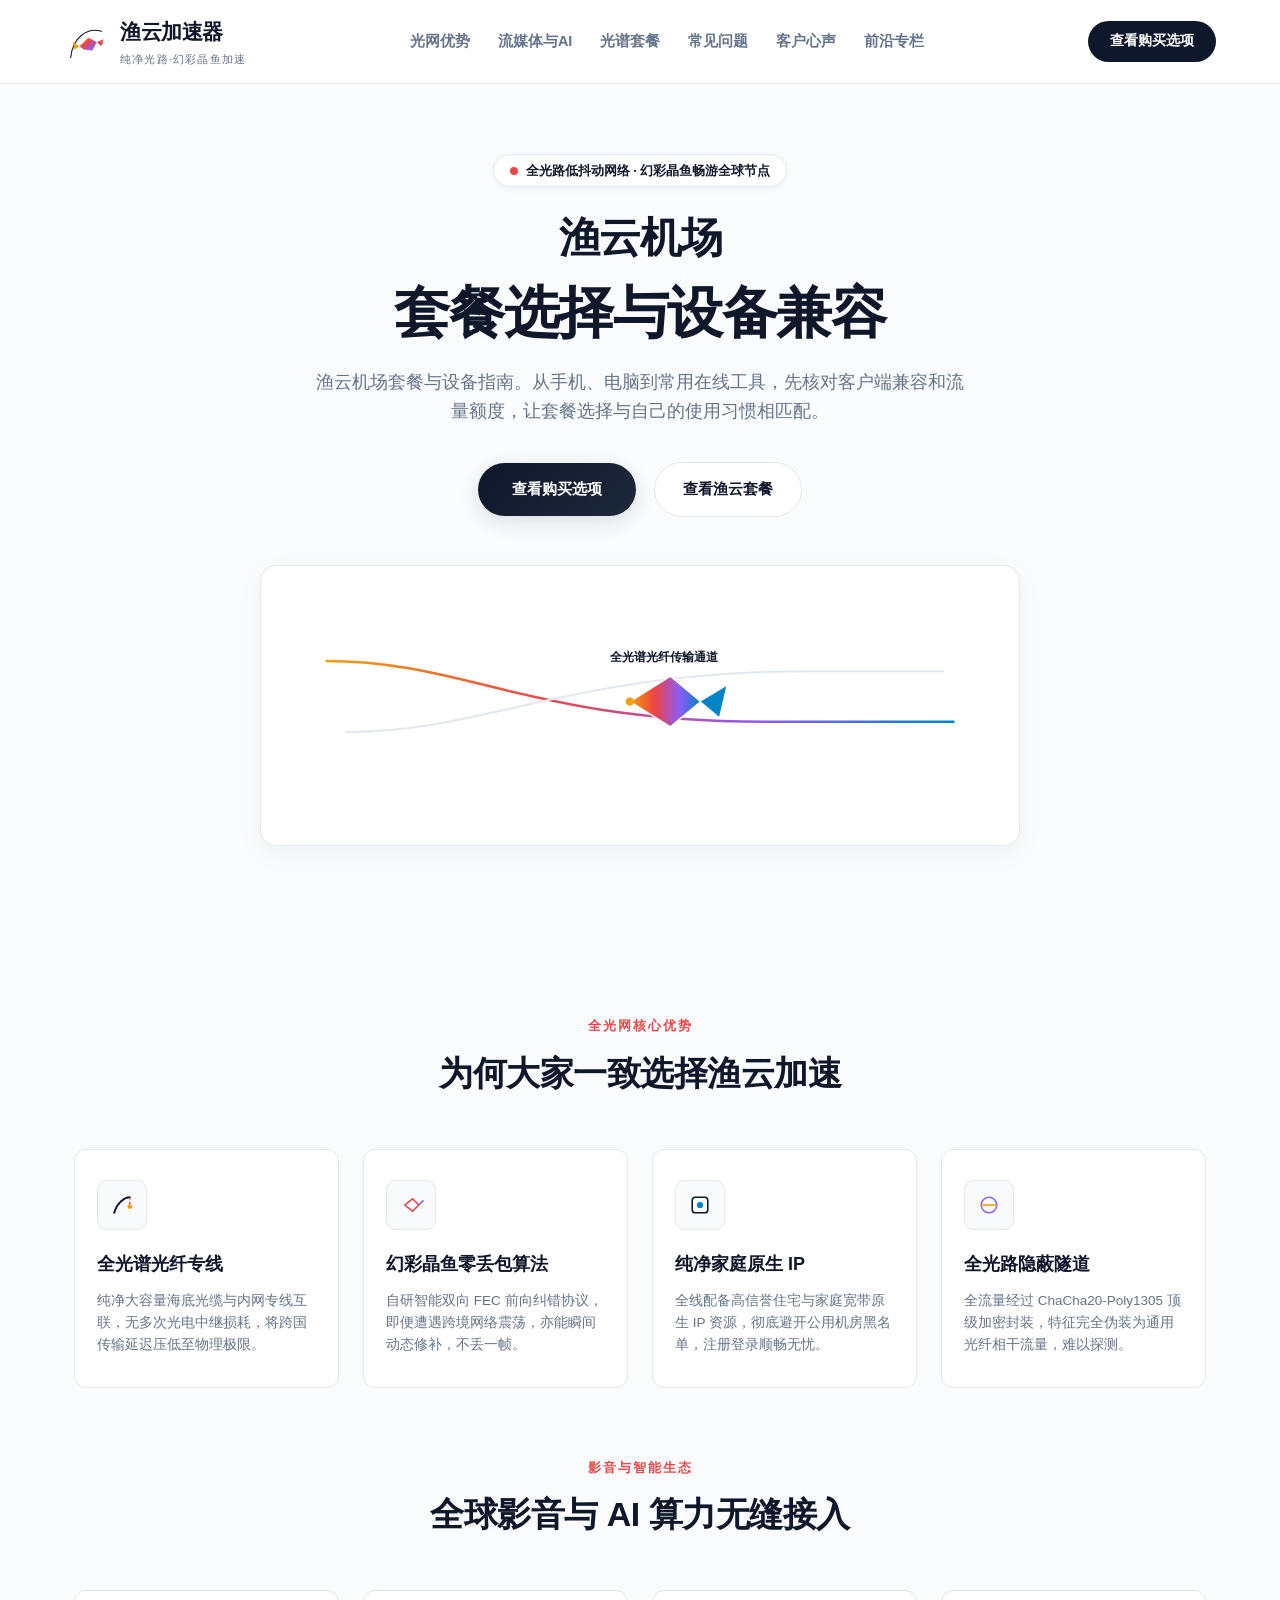
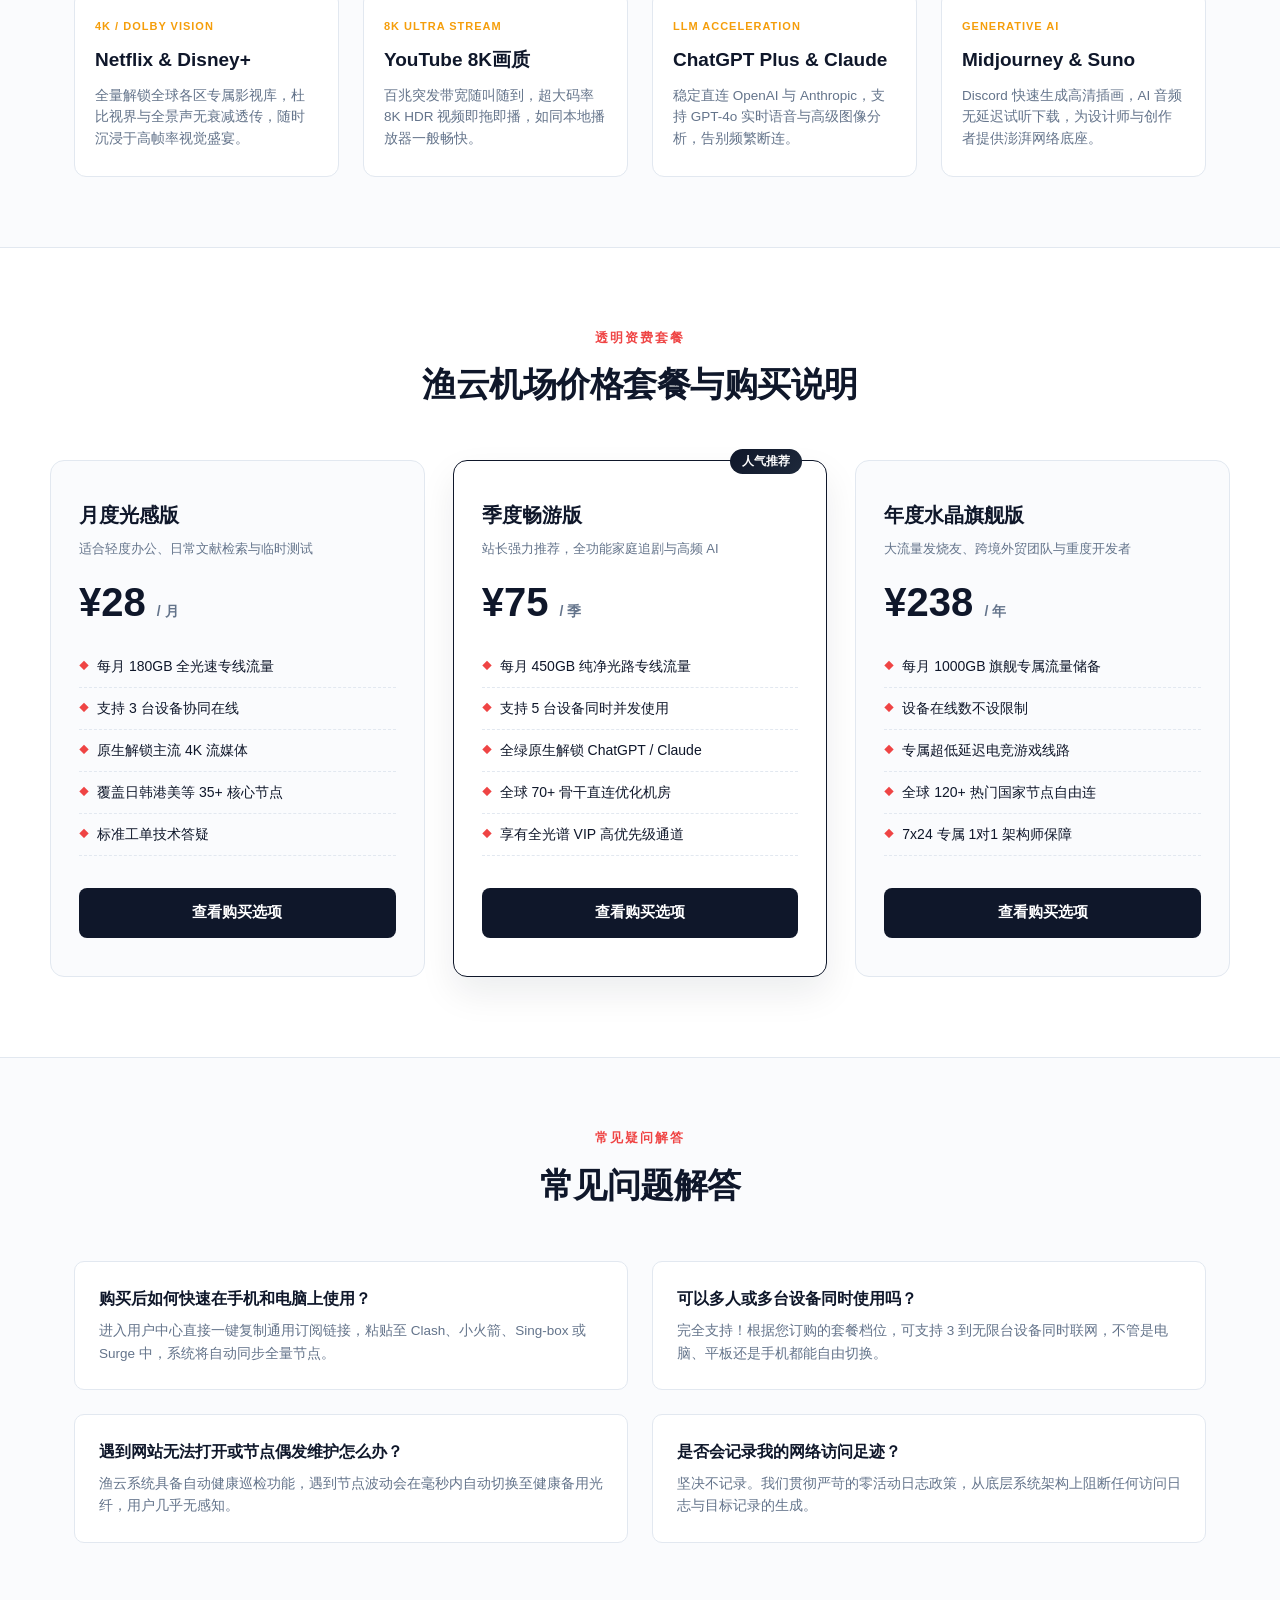
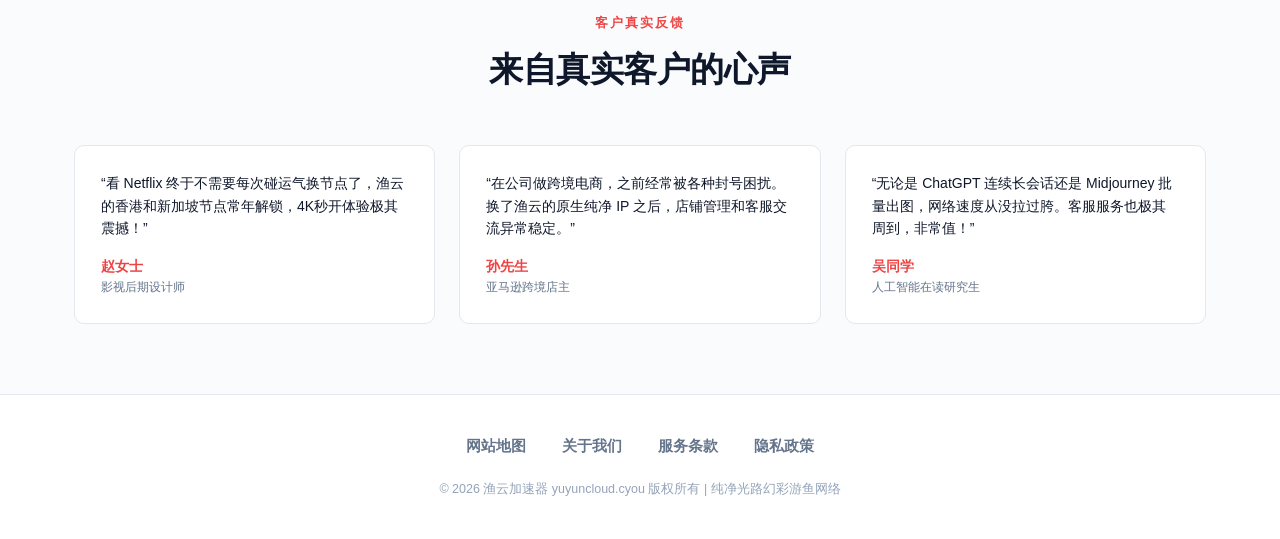
==== commit 4677a16c: "Update recommendation links and brand package navigation" ====
--- a/index.html
+++ b/index.html
@@ -1,24 +1,21 @@
 <!DOCTYPE html>
+
 <html lang="zh-CN">
 <head>
-  <meta charset="UTF-8">
-  <meta name="viewport" content="width=device-width, initial-scale=1">
-    <title>渔云机场｜在线工具与设备兼容核对</title>
-  <meta name="description" content="围绕渔云的在线工具与设备兼容核对整理实用资料。按自己的设备、使用场景与预算核对服务条件，再查看外部购买页面的具体商品和条款。">
-  
-  <link rel="canonical" href="https://yuyuncloud.cyou/">
-  <meta property="og:title" content="渔云机场｜在线工具与设备兼容核对">
-  <meta property="og:description" content="围绕渔云的在线工具与设备兼容核对整理实用资料。按自己的设备、使用场景与预算核对服务条件，再查看外部购买页面的具体商品和条款。">
-  <meta property="og:url" content="https://yuyuncloud.cyou/">
-  <meta property="og:type" content="website">
-  <meta property="og:site_name" content="渔云">
-  <meta property="og:locale" content="zh_CN">
-  
-  <meta name="twitter:card" content="summary_large_image">
-  <meta name="twitter:title" content="渔云机场｜在线工具与设备兼容核对">
-  <meta name="twitter:description" content="围绕渔云的在线工具与设备兼容核对整理实用资料。按自己的设备、使用场景与预算核对服务条件，再查看外部购买页面的具体商品和条款。">
-  
-  
+<meta charset="utf-8"/>
+<meta content="width=device-width, initial-scale=1" name="viewport"/>
+<title>渔云机场｜套餐选择与设备兼容指南</title>
+<meta content="渔云机场套餐与设备指南。从手机、电脑到常用在线工具，先核对客户端兼容和流量额度，让套餐选择与自己的使用习惯相匹配。" name="description"/>
+<link href="https://yuyuncloud.cyou/" rel="canonical"/>
+<meta content="渔云机场｜套餐选择与设备兼容指南" property="og:title"/>
+<meta content="渔云机场套餐与设备指南。从手机、电脑到常用在线工具，先核对客户端兼容和流量额度，让套餐选择与自己的使用习惯相匹配。" property="og:description"/>
+<meta content="https://yuyuncloud.cyou/" property="og:url"/>
+<meta content="website" property="og:type"/>
+<meta content="渔云" property="og:site_name"/>
+<meta content="zh_CN" property="og:locale"/>
+<meta content="summary_large_image" name="twitter:card"/>
+<meta content="渔云机场｜套餐选择与设备兼容指南" name="twitter:title"/>
+<meta content="渔云机场套餐与设备指南。从手机、电脑到常用在线工具，先核对客户端兼容和流量额度，让套餐选择与自己的使用习惯相匹配。" name="twitter:description"/>
 <style>
     :root {
       --bg-canvas: #fafbfd;
@@ -463,305 +460,278 @@
       .footer-four-row { gap: 20px; }
     }
   </style>
-
-<script id="landing-maintenance-schema" type="application/ld+json">{"@context": "https://schema.org", "@type": "WebSite", "name": "渔云机场｜在线工具与设备兼容核对", "url": "https://yuyuncloud.cyou/", "inLanguage": "zh-CN"}</script>
-<link rel="stylesheet" href="landing-maintenance.css">
+<script id="landing-maintenance-schema" type="application/ld+json">{"@context":"https://schema.org","@type":"WebSite","name":"渔云机场｜在线工具与设备兼容核对","url":"https://yuyuncloud.cyou/","inLanguage":"zh-CN"}</script>
+<link href="landing-maintenance.css" rel="stylesheet"/>
 </head>
 <body>
-
-  <!-- Top Nav with Sections Menu -->
-  <header class="prism-navbar">
-    <div class="prism-nav-inner">
-      <a href="index.html" class="prism-brand">
-        <!-- Integrated Logo: Prismatic optical crystal fish leaping through fiber angling line -->
-        <svg class="prism-fish-svg" viewBox="0 0 100 100" fill="none" xmlns="http://www.w3.org/2000/svg">
-          <defs>
-            <linearGradient id="prismFishGrad" x1="0%" y1="0%" x2="100%" y2="100%">
-              <stop offset="0%" stop-color="#f59e0b"/>
-              <stop offset="40%" stop-color="#ef4444"/>
-              <stop offset="80%" stop-color="#8b5cf6"/>
-              <stop offset="100%" stop-color="#0284c7"/>
-            </linearGradient>
-          </defs>
-          <!-- Slender Fiber-Optic Angling Rod Curve -->
-          <path d="M15 88 C 20 40, 55 18, 85 28" stroke="#0f172a" stroke-width="2.5" stroke-linecap="round"/>
-          <line x1="85" y1="28" x2="85" y2="55" stroke="url(#prismFishGrad)" stroke-width="1.5" stroke-dasharray="3 3"/>
-          <circle cx="85" cy="55" r="3" fill="#ef4444"/>
-          <!-- Prismatic Crystal Leaping Fish with Facets -->
-          <polygon points="35,62 55,42 75,52 65,72 45,70" fill="url(#prismFishGrad)" stroke="#ffffff" stroke-width="1"/>
-          <polygon points="75,52 90,46 84,62" fill="#ef4444"/>
-          <polygon points="35,62 20,52 24,70" fill="#f59e0b"/>
-        </svg>
-        <div class="prism-title-col">
-          <div class="prism-brand-name">渔云加速器</div>
-          <div class="prism-tagline">纯净光路·幻彩晶鱼加速</div>
-        </div>
-      </a>
-
-      <!-- Section Navigation Menu -->
-      <nav>
-        <ul class="prism-nav-links">
-          <li><a href="#advantages">光网优势</a></li>
-          <li><a href="#streaming">流媒体与AI</a></li>
-          <li><a href="#pricing">光谱套餐</a></li>
-          <li><a href="#faq">常见问题</a></li>
-          <li><a href="#reviews">客户心声</a></li>
-          <li><a href="perspectives.html">前沿专栏</a></li>
-        </ul>
-      </nav>
-
-      <a href="https://ww012.twilightaff.com/#/?code=A56DH1Af" target="_blank" class="prism-top-login" rel="nofollow noopener sponsored">查看购买选项</a>
+<!-- Top Nav with Sections Menu -->
+<header class="prism-navbar">
+<div class="prism-nav-inner">
+<a class="prism-brand" href="index.html">
+<!-- Integrated Logo: Prismatic optical crystal fish leaping through fiber angling line -->
+<svg class="prism-fish-svg" fill="none" viewbox="0 0 100 100" xmlns="http://www.w3.org/2000/svg">
+<defs>
+<lineargradient id="prismFishGrad" x1="0%" x2="100%" y1="0%" y2="100%">
+<stop offset="0%" stop-color="#f59e0b"></stop>
+<stop offset="40%" stop-color="#ef4444"></stop>
+<stop offset="80%" stop-color="#8b5cf6"></stop>
+<stop offset="100%" stop-color="#0284c7"></stop>
+</lineargradient>
+</defs>
+<!-- Slender Fiber-Optic Angling Rod Curve -->
+<path d="M15 88 C 20 40, 55 18, 85 28" stroke="#0f172a" stroke-linecap="round" stroke-width="2.5"></path>
+<line stroke="url(#prismFishGrad)" stroke-dasharray="3 3" stroke-width="1.5" x1="85" x2="85" y1="28" y2="55"></line>
+<circle cx="85" cy="55" fill="#ef4444" r="3"></circle>
+<!-- Prismatic Crystal Leaping Fish with Facets -->
+<polygon fill="url(#prismFishGrad)" points="35,62 55,42 75,52 65,72 45,70" stroke="#ffffff" stroke-width="1"></polygon>
+<polygon fill="#ef4444" points="75,52 90,46 84,62"></polygon>
+<polygon fill="#f59e0b" points="35,62 20,52 24,70"></polygon>
+</svg>
+<div class="prism-title-col">
+<div class="prism-brand-name">渔云加速器</div>
+<div class="prism-tagline">纯净光路·幻彩晶鱼加速</div>
+</div>
+</a>
+<!-- Section Navigation Menu -->
+<nav>
+<ul class="prism-nav-links">
+<li><a href="#advantages">光网优势</a></li>
+<li><a href="#streaming">流媒体与AI</a></li>
+<li><a href="#pricing">光谱套餐</a></li>
+<li><a href="#faq">常见问题</a></li>
+<li><a href="#reviews">客户心声</a></li>
+<li><a href="perspectives.html">前沿专栏</a></li>
+</ul>
+</nav>
+<a class="prism-top-login" href="https://ww012.twilightaff.com/#/?code=A56DH1Af" rel="nofollow noopener sponsored" target="_blank">查看购买选项</a>
+</div>
+</header>
+<!-- Hero Section -->
+<main>
+<section class="prism-hero">
+<div class="crystal-badge">
+<span class="crystal-badge-dot"></span> 全光路低抖动网络 · 幻彩晶鱼畅游全球节点
+      </div>
+<h1 class="hero-h1" data-landing-title="true"><span class="landing-brand">渔云机场</span><span class="landing-focus">套餐选择与设备兼容</span></h1>
+<p class="hero-p">渔云机场套餐与设备指南。从手机、电脑到常用在线工具，先核对客户端兼容和流量额度，让套餐选择与自己的使用习惯相匹配。</p>
+<div class="hero-cta-group">
+<a class="btn-main-trial" href="https://ww012.twilightaff.com/#/?code=A56DH1Af" rel="nofollow noopener sponsored" target="_blank">查看购买选项</a>
+<a class="btn-pbn-pill" data-package-cta="true" href="#pricing">查看渔云套餐</a>
+</div>
+<!-- Vector Artwork: Prismatic Optical Fish Vector -->
+<div class="hero-art-pod">
+<svg fill="none" height="auto" viewbox="0 0 700 220" width="100%" xmlns="http://www.w3.org/2000/svg">
+<defs>
+<lineargradient id="waveGradPrism" x1="0%" x2="100%" y1="0%" y2="0%">
+<stop offset="0%" stop-color="#f59e0b"></stop>
+<stop offset="35%" stop-color="#ef4444"></stop>
+<stop offset="70%" stop-color="#8b5cf6"></stop>
+<stop offset="100%" stop-color="#0284c7"></stop>
+</lineargradient>
+</defs>
+<!-- Fiber Optic Lines -->
+<path d="M40 70 C 180 70, 240 130, 480 130 T 660 130" stroke="url(#waveGradPrism)" stroke-width="2.5"></path>
+<path d="M60 140 C 200 140, 280 80, 520 80 T 650 80" stroke="#e2e8f0" stroke-width="2"></path>
+<!-- Crystal Fish Swimming Along Light Path -->
+<polygon fill="url(#waveGradPrism)" points="340,110 380,85 410,110 380,135" stroke="#ffffff" stroke-width="1.5"></polygon>
+<polygon fill="#0284c7" points="410,110 435,95 428,125"></polygon>
+<circle cx="340" cy="110" fill="#f59e0b" r="4"></circle>
+<text fill="#0f172a" font-size="12" font-weight="800" x="320" y="70">全光谱光纤传输通道</text>
+</svg>
+</div>
+</section>
+<!-- Core Product Advantages (4 cards) -->
+<section class="content-box" id="advantages">
+<div class="sec-center">
+<div class="sec-sub">全光网核心优势</div>
+<h2 class="sec-main-title">为何大家一致选择渔云加速</h2>
+</div>
+<div class="prism-grid-4">
+<div class="prism-card">
+<div class="prism-icon-carrier">
+<!-- Prismatic Fish Line Vector Icon -->
+<svg fill="none" height="28" viewbox="0 0 36 36" width="28" xmlns="http://www.w3.org/2000/svg">
+<path d="M8 28 C 12 14, 22 8, 28 8" stroke="#0f172a" stroke-linecap="round" stroke-width="2.5"></path>
+<path d="M28 8 L 28 20" stroke="#ef4444" stroke-dasharray="3 3" stroke-width="2"></path>
+<circle cx="28" cy="20" fill="#f59e0b" r="3"></circle>
+</svg>
+</div>
+<h3 class="prism-card-title">全光谱光纤专线</h3>
+<p class="prism-card-desc">纯净大容量海底光缆与内网专线互联，无多次光电中继损耗，将跨国传输延迟压低至物理极限。</p>
+</div>
+<div class="prism-card">
+<div class="prism-icon-carrier">
+<!-- Prismatic Crystal Fish Icon -->
+<svg fill="none" height="28" viewbox="0 0 36 36" width="28" xmlns="http://www.w3.org/2000/svg">
+<polygon fill="none" points="10,18 20,10 28,18 20,26" stroke="#ef4444" stroke-width="2"></polygon>
+<line stroke="#8b5cf6" stroke-width="2" x1="28" x2="34" y1="18" y2="12"></line>
+</svg>
+</div>
+<h3 class="prism-card-title">幻彩晶鱼零丢包算法</h3>
+<p class="prism-card-desc">自研智能双向 FEC 前向纠错协议，即便遭遇跨境网络震荡，亦能瞬间动态修补，不丢一帧。</p>
+</div>
+<div class="prism-card">
+<div class="prism-icon-carrier">
+<!-- Pure Native IP Shield Icon -->
+<svg fill="none" height="28" viewbox="0 0 36 36" width="28" xmlns="http://www.w3.org/2000/svg">
+<rect height="20" rx="4" stroke="#0f172a" stroke-width="2" width="20" x="8" y="8"></rect>
+<circle cx="18" cy="18" fill="#0284c7" r="4"></circle>
+</svg>
+</div>
+<h3 class="prism-card-title">纯净家庭原生 IP</h3>
+<p class="prism-card-desc">全线配备高信誉住宅与家庭宽带原生 IP 资源，彻底避开公用机房黑名单，注册登录顺畅无忧。</p>
+</div>
+<div class="prism-card">
+<div class="prism-icon-carrier">
+<!-- Optical Stealth Tunnel Icon -->
+<svg fill="none" height="28" viewbox="0 0 36 36" width="28" xmlns="http://www.w3.org/2000/svg">
+<circle cx="18" cy="18" r="10" stroke="#8b5cf6" stroke-width="2"></circle>
+<line stroke="#f59e0b" stroke-width="2" x1="8" x2="28" y1="18" y2="18"></line>
+</svg>
+</div>
+<h3 class="prism-card-title">全光路隐蔽隧道</h3>
+<p class="prism-card-desc">全流量经过 ChaCha20-Poly1305 顶级加密封装，特征完全伪装为通用光纤相干流量，难以探测。</p>
+</div>
+</div>
+</section>
+<!-- Streaming & AI Cards (4 cards) -->
+<section class="content-box" id="streaming" style="padding-top:0;">
+<div class="sec-center">
+<div class="sec-sub">影音与智能生态</div>
+<h2 class="sec-main-title">全球影音与 AI 算力无缝接入</h2>
+</div>
+<div class="stream-grid-4">
+<div class="stream-card">
+<div class="stream-tag">4K / DOLBY VISION</div>
+<h3 class="stream-name">Netflix &amp; Disney+</h3>
+<p class="stream-desc">全量解锁全球各区专属影视库，杜比视界与全景声无衰减透传，随时沉浸于高帧率视觉盛宴。</p>
+</div>
+<div class="stream-card">
+<div class="stream-tag">8K ULTRA STREAM</div>
+<h3 class="stream-name">YouTube 8K画质</h3>
+<p class="stream-desc">百兆突发带宽随叫随到，超大码率 8K HDR 视频即拖即播，如同本地播放器一般畅快。</p>
+</div>
+<div class="stream-card">
+<div class="stream-tag">LLM ACCELERATION</div>
+<h3 class="stream-name">ChatGPT Plus &amp; Claude</h3>
+<p class="stream-desc">稳定直连 OpenAI 与 Anthropic，支持 GPT-4o 实时语音与高级图像分析，告别频繁断连。</p>
+</div>
+<div class="stream-card">
+<div class="stream-tag">GENERATIVE AI</div>
+<h3 class="stream-name">Midjourney &amp; Suno</h3>
+<p class="stream-desc">Discord 快速生成高清插画，AI 音频无延迟试听下载，为设计师与创作者提供澎湃网络底座。</p>
+</div>
+</div>
+</section>
+<!-- Pricing Comparison Table (3 tiers) -->
+<section class="prism-price-section" id="pricing" style=";scroll-margin-top:100px;">
+<div class="sec-center">
+<div class="sec-sub">透明资费套餐</div>
+<h2 class="sec-main-title">渔云机场价格套餐与购买说明</h2>
+</div>
+<div class="pricing-tri-box">
+<div class="prism-plan-card">
+<div class="plan-tier-name">月度光感版</div>
+<div class="plan-tier-sub">适合轻度办公、日常文献检索与临时测试</div>
+<div class="plan-cash">¥28 <span>/ 月</span></div>
+<ul class="plan-bullet-list">
+<li>每月 180GB 全光速专线流量</li>
+<li>支持 3 台设备协同在线</li>
+<li>原生解锁主流 4K 流媒体</li>
+<li>覆盖日韩港美等 35+ 核心节点</li>
+<li>标准工单技术答疑</li>
+</ul>
+<a class="btn-prism-buy" href="https://ww012.twilightaff.com/#/?code=A56DH1Af" rel="nofollow noopener sponsored" target="_blank">查看购买选项</a>
+</div>
+<div class="prism-plan-card highlight">
+<div class="plan-tier-name">季度畅游版</div>
+<div class="plan-tier-sub">站长强力推荐，全功能家庭追剧与高频 AI</div>
+<div class="plan-cash">¥75 <span>/ 季</span></div>
+<ul class="plan-bullet-list">
+<li>每月 450GB 纯净光路专线流量</li>
+<li>支持 5 台设备同时并发使用</li>
+<li>全绿原生解锁 ChatGPT / Claude</li>
+<li>全球 70+ 骨干直连优化机房</li>
+<li>享有全光谱 VIP 高优先级通道</li>
+</ul>
+<a class="btn-prism-buy" href="https://ww012.twilightaff.com/#/?code=A56DH1Af" rel="nofollow noopener sponsored" target="_blank">查看购买选项</a>
+</div>
+<div class="prism-plan-card">
+<div class="plan-tier-name">年度水晶旗舰版</div>
+<div class="plan-tier-sub">大流量发烧友、跨境外贸团队与重度开发者</div>
+<div class="plan-cash">¥238 <span>/ 年</span></div>
+<ul class="plan-bullet-list">
+<li>每月 1000GB 旗舰专属流量储备</li>
+<li>设备在线数不设限制</li>
+<li>专属超低延迟电竞游戏线路</li>
+<li>全球 120+ 热门国家节点自由连</li>
+<li>7x24 专属 1对1 架构师保障</li>
+</ul>
+<a class="btn-prism-buy" href="https://ww012.twilightaff.com/#/?code=A56DH1Af" rel="nofollow noopener sponsored" target="_blank">查看购买选项</a>
+</div>
+</div>
+</section>
+<!-- FAQ (4 items) -->
+<section class="content-box" id="faq">
+<div class="sec-center">
+<div class="sec-sub">常见疑问解答</div>
+<h2 class="sec-main-title">常见问题解答</h2>
+</div>
+<div class="prism-faq-grid">
+<div class="prism-faq-item">
+<div class="p-faq-q">购买后如何快速在手机和电脑上使用？</div>
+<div class="p-faq-a">进入用户中心直接一键复制通用订阅链接，粘贴至 Clash、小火箭、Sing-box 或 Surge 中，系统将自动同步全量节点。</div>
+</div>
+<div class="prism-faq-item">
+<div class="p-faq-q">可以多人或多台设备同时使用吗？</div>
+<div class="p-faq-a">完全支持！根据您订购的套餐档位，可支持 3 到无限台设备同时联网，不管是电脑、平板还是手机都能自由切换。</div>
+</div>
+<div class="prism-faq-item">
+<div class="p-faq-q">遇到网站无法打开或节点偶发维护怎么办？</div>
+<div class="p-faq-a">渔云系统具备自动健康巡检功能，遇到节点波动会在毫秒内自动切换至健康备用光纤，用户几乎无感知。</div>
+</div>
+<div class="prism-faq-item">
+<div class="p-faq-q">是否会记录我的网络访问足迹？</div>
+<div class="p-faq-a">坚决不记录。我们贯彻严苛的零活动日志政策，从底层系统架构上阻断任何访问日志与目标记录的生成。</div>
+</div>
+</div>
+</section>
+<!-- Testimonials (3 cards) -->
+<section class="content-box" id="reviews" style="padding-top:0;">
+<div class="sec-center">
+<div class="sec-sub">客户真实反馈</div>
+<h2 class="sec-main-title">来自真实客户的心声</h2>
+</div>
+<div class="prism-testi-grid">
+<div class="prism-testi-card">
+<div class="p-testi-txt">“看 Netflix 终于不需要每次碰运气换节点了，渔云的香港和新加坡节点常年解锁，4K秒开体验极其震撼！”</div>
+<div class="p-testi-who">赵女士</div>
+<div class="p-testi-occ">影视后期设计师</div>
+</div>
+<div class="prism-testi-card">
+<div class="p-testi-txt">“在公司做跨境电商，之前经常被各种封号困扰。换了渔云的原生纯净 IP 之后，店铺管理和客服交流异常稳定。”</div>
+<div class="p-testi-who">孙先生</div>
+<div class="p-testi-occ">亚马逊跨境店主</div>
+</div>
+<div class="prism-testi-card">
+<div class="p-testi-txt">“无论是 ChatGPT 连续长会话还是 Midjourney 批量出图，网络速度从没拉过胯。客服服务也极其周到，非常值！”</div>
+<div class="p-testi-who">吴同学</div>
+<div class="p-testi-occ">人工智能在读研究生</div>
+</div>
+</div>
+</section>
+</main>
+<!-- Strict Footer: ONLY 4 titles -->
+<footer class="strict-footer-prism">
+<div class="footer-four-row">
+<a href="sitemap.html" target="_blank">网站地图</a>
+<a href="about.html" target="_blank">关于我们</a>
+<a href="terms.html" target="_blank">服务条款</a>
+<a href="privacy.html" target="_blank">隐私政策</a>
+</div>
+<div class="footer-copy-text">
+      © 2026 渔云加速器 yuyuncloud.cyou 版权所有 | 纯净光路幻彩游鱼网络
     </div>
-  </header>
-
-  <!-- Hero Section -->
-  <main>
-    <section class="prism-hero">
-      <div class="crystal-badge">
-        <span class="crystal-badge-dot"></span> 全光路低抖动网络 · 幻彩晶鱼畅游全球节点
-      </div>
-      <h1 class="hero-h1" data-landing-title="true"><span class="landing-brand">渔云机场</span><span class="landing-focus">在线工具与设备兼容核对</span></h1>
-      <p class="hero-p">
-        突破物理界限与网络拥塞。渔云采用全光谱纯净光传输与智能分流算法，犹如灵动晶鱼悠游深海，为您带来丝滑稳定的数字漫游体验。
-      </p>
-      <div class="hero-cta-group">
-        <a href="https://ww012.twilightaff.com/#/?code=A56DH1Af" target="_blank" class="btn-main-trial" rel="nofollow noopener sponsored">查看购买选项</a>
-        <a href="https://tizilab.net/paihang/" target="_blank" class="btn-pbn-pill">
-          2026最新梯子推荐
-        </a>
-      </div>
-
-      <!-- Vector Artwork: Prismatic Optical Fish Vector -->
-      <div class="hero-art-pod">
-        <svg viewBox="0 0 700 220" width="100%" height="auto" fill="none" xmlns="http://www.w3.org/2000/svg">
-          <defs>
-            <linearGradient id="waveGradPrism" x1="0%" y1="0%" x2="100%" y2="0%">
-              <stop offset="0%" stop-color="#f59e0b"/>
-              <stop offset="35%" stop-color="#ef4444"/>
-              <stop offset="70%" stop-color="#8b5cf6"/>
-              <stop offset="100%" stop-color="#0284c7"/>
-            </linearGradient>
-          </defs>
-          <!-- Fiber Optic Lines -->
-          <path d="M40 70 C 180 70, 240 130, 480 130 T 660 130" stroke="url(#waveGradPrism)" stroke-width="2.5"/>
-          <path d="M60 140 C 200 140, 280 80, 520 80 T 650 80" stroke="#e2e8f0" stroke-width="2"/>
-          <!-- Crystal Fish Swimming Along Light Path -->
-          <polygon points="340,110 380,85 410,110 380,135" fill="url(#waveGradPrism)" stroke="#ffffff" stroke-width="1.5"/>
-          <polygon points="410,110 435,95 428,125" fill="#0284c7"/>
-          <circle cx="340" cy="110" r="4" fill="#f59e0b"/>
-          <text x="320" y="70" fill="#0f172a" font-size="12" font-weight="800">全光谱光纤传输通道</text>
-        </svg>
-      </div>
-    </section>
-
-    <!-- Core Product Advantages (4 cards) -->
-    <section class="content-box" id="advantages">
-      <div class="sec-center">
-        <div class="sec-sub">全光网核心优势</div>
-        <h2 class="sec-main-title">为何大家一致选择渔云加速</h2>
-      </div>
-
-      <div class="prism-grid-4">
-        <div class="prism-card">
-          <div class="prism-icon-carrier">
-            <!-- Prismatic Fish Line Vector Icon -->
-            <svg width="28" height="28" viewBox="0 0 36 36" fill="none" xmlns="http://www.w3.org/2000/svg">
-              <path d="M8 28 C 12 14, 22 8, 28 8" stroke="#0f172a" stroke-width="2.5" stroke-linecap="round"/>
-              <path d="M28 8 L 28 20" stroke="#ef4444" stroke-width="2" stroke-dasharray="3 3"/>
-              <circle cx="28" cy="20" r="3" fill="#f59e0b"/>
-            </svg>
-          </div>
-          <h3 class="prism-card-title">全光谱光纤专线</h3>
-          <p class="prism-card-desc">纯净大容量海底光缆与内网专线互联，无多次光电中继损耗，将跨国传输延迟压低至物理极限。</p>
-        </div>
-
-        <div class="prism-card">
-          <div class="prism-icon-carrier">
-            <!-- Prismatic Crystal Fish Icon -->
-            <svg width="28" height="28" viewBox="0 0 36 36" fill="none" xmlns="http://www.w3.org/2000/svg">
-              <polygon points="10,18 20,10 28,18 20,26" stroke="#ef4444" stroke-width="2" fill="none"/>
-              <line x1="28" y1="18" x2="34" y2="12" stroke="#8b5cf6" stroke-width="2"/>
-            </svg>
-          </div>
-          <h3 class="prism-card-title">幻彩晶鱼零丢包算法</h3>
-          <p class="prism-card-desc">自研智能双向 FEC 前向纠错协议，即便遭遇跨境网络震荡，亦能瞬间动态修补，不丢一帧。</p>
-        </div>
-
-        <div class="prism-card">
-          <div class="prism-icon-carrier">
-            <!-- Pure Native IP Shield Icon -->
-            <svg width="28" height="28" viewBox="0 0 36 36" fill="none" xmlns="http://www.w3.org/2000/svg">
-              <rect x="8" y="8" width="20" height="20" rx="4" stroke="#0f172a" stroke-width="2"/>
-              <circle cx="18" cy="18" r="4" fill="#0284c7"/>
-            </svg>
-          </div>
-          <h3 class="prism-card-title">纯净家庭原生 IP</h3>
-          <p class="prism-card-desc">全线配备高信誉住宅与家庭宽带原生 IP 资源，彻底避开公用机房黑名单，注册登录顺畅无忧。</p>
-        </div>
-
-        <div class="prism-card">
-          <div class="prism-icon-carrier">
-            <!-- Optical Stealth Tunnel Icon -->
-            <svg width="28" height="28" viewBox="0 0 36 36" fill="none" xmlns="http://www.w3.org/2000/svg">
-              <circle cx="18" cy="18" r="10" stroke="#8b5cf6" stroke-width="2"/>
-              <line x1="8" y1="18" x2="28" y2="18" stroke="#f59e0b" stroke-width="2"/>
-            </svg>
-          </div>
-          <h3 class="prism-card-title">全光路隐蔽隧道</h3>
-          <p class="prism-card-desc">全流量经过 ChaCha20-Poly1305 顶级加密封装，特征完全伪装为通用光纤相干流量，难以探测。</p>
-        </div>
-      </div>
-    </section>
-
-    <!-- Streaming & AI Cards (4 cards) -->
-    <section class="content-box" id="streaming" style="padding-top:0;">
-      <div class="sec-center">
-        <div class="sec-sub">影音与智能生态</div>
-        <h2 class="sec-main-title">全球影音与 AI 算力无缝接入</h2>
-      </div>
-
-      <div class="stream-grid-4">
-        <div class="stream-card">
-          <div class="stream-tag">4K / DOLBY VISION</div>
-          <h3 class="stream-name">Netflix & Disney+</h3>
-          <p class="stream-desc">全量解锁全球各区专属影视库，杜比视界与全景声无衰减透传，随时沉浸于高帧率视觉盛宴。</p>
-        </div>
-        <div class="stream-card">
-          <div class="stream-tag">8K ULTRA STREAM</div>
-          <h3 class="stream-name">YouTube 8K画质</h3>
-          <p class="stream-desc">百兆突发带宽随叫随到，超大码率 8K HDR 视频即拖即播，如同本地播放器一般畅快。</p>
-        </div>
-        <div class="stream-card">
-          <div class="stream-tag">LLM ACCELERATION</div>
-          <h3 class="stream-name">ChatGPT Plus & Claude</h3>
-          <p class="stream-desc">稳定直连 OpenAI 与 Anthropic，支持 GPT-4o 实时语音与高级图像分析，告别频繁断连。</p>
-        </div>
-        <div class="stream-card">
-          <div class="stream-tag">GENERATIVE AI</div>
-          <h3 class="stream-name">Midjourney & Suno</h3>
-          <p class="stream-desc">Discord 快速生成高清插画，AI 音频无延迟试听下载，为设计师与创作者提供澎湃网络底座。</p>
-        </div>
-      </div>
-    </section>
-
-    <!-- Pricing Comparison Table (3 tiers) -->
-    <section class="prism-price-section" id="pricing">
-      <div class="sec-center">
-        <div class="sec-sub">透明资费套餐</div>
-        <h2 class="sec-main-title">随心选择适合您的网络方案</h2>
-      </div>
-
-      <div class="pricing-tri-box">
-        <div class="prism-plan-card">
-          <div class="plan-tier-name">月度光感版</div>
-          <div class="plan-tier-sub">适合轻度办公、日常文献检索与临时测试</div>
-          <div class="plan-cash">¥28 <span>/ 月</span></div>
-          <ul class="plan-bullet-list">
-            <li>每月 180GB 全光速专线流量</li>
-            <li>支持 3 台设备协同在线</li>
-            <li>原生解锁主流 4K 流媒体</li>
-            <li>覆盖日韩港美等 35+ 核心节点</li>
-            <li>标准工单技术答疑</li>
-          </ul>
-          <a href="https://ww012.twilightaff.com/#/?code=A56DH1Af" target="_blank" class="btn-prism-buy" rel="nofollow noopener sponsored">查看购买选项</a>
-        </div>
-
-        <div class="prism-plan-card highlight">
-          <div class="plan-tier-name">季度畅游版</div>
-          <div class="plan-tier-sub">站长强力推荐，全功能家庭追剧与高频 AI</div>
-          <div class="plan-cash">¥75 <span>/ 季</span></div>
-          <ul class="plan-bullet-list">
-            <li>每月 450GB 纯净光路专线流量</li>
-            <li>支持 5 台设备同时并发使用</li>
-            <li>全绿原生解锁 ChatGPT / Claude</li>
-            <li>全球 70+ 骨干直连优化机房</li>
-            <li>享有全光谱 VIP 高优先级通道</li>
-          </ul>
-          <a href="https://ww012.twilightaff.com/#/?code=A56DH1Af" target="_blank" class="btn-prism-buy" rel="nofollow noopener sponsored">查看购买选项</a>
-        </div>
-
-        <div class="prism-plan-card">
-          <div class="plan-tier-name">年度水晶旗舰版</div>
-          <div class="plan-tier-sub">大流量发烧友、跨境外贸团队与重度开发者</div>
-          <div class="plan-cash">¥238 <span>/ 年</span></div>
-          <ul class="plan-bullet-list">
-            <li>每月 1000GB 旗舰专属流量储备</li>
-            <li>设备在线数不设限制</li>
-            <li>专属超低延迟电竞游戏线路</li>
-            <li>全球 120+ 热门国家节点自由连</li>
-            <li>7x24 专属 1对1 架构师保障</li>
-          </ul>
-          <a href="https://ww012.twilightaff.com/#/?code=A56DH1Af" target="_blank" class="btn-prism-buy" rel="nofollow noopener sponsored">查看购买选项</a>
-        </div>
-      </div>
-    </section>
-
-    <!-- FAQ (4 items) -->
-    <section class="content-box" id="faq">
-      <div class="sec-center">
-        <div class="sec-sub">常见疑问解答</div>
-        <h2 class="sec-main-title">常见问题解答</h2>
-      </div>
-
-      <div class="prism-faq-grid">
-        <div class="prism-faq-item">
-          <div class="p-faq-q">购买后如何快速在手机和电脑上使用？</div>
-          <div class="p-faq-a">进入用户中心直接一键复制通用订阅链接，粘贴至 Clash、小火箭、Sing-box 或 Surge 中，系统将自动同步全量节点。</div>
-        </div>
-        <div class="prism-faq-item">
-          <div class="p-faq-q">可以多人或多台设备同时使用吗？</div>
-          <div class="p-faq-a">完全支持！根据您订购的套餐档位，可支持 3 到无限台设备同时联网，不管是电脑、平板还是手机都能自由切换。</div>
-        </div>
-        <div class="prism-faq-item">
-          <div class="p-faq-q">遇到网站无法打开或节点偶发维护怎么办？</div>
-          <div class="p-faq-a">渔云系统具备自动健康巡检功能，遇到节点波动会在毫秒内自动切换至健康备用光纤，用户几乎无感知。</div>
-        </div>
-        <div class="prism-faq-item">
-          <div class="p-faq-q">是否会记录我的网络访问足迹？</div>
-          <div class="p-faq-a">坚决不记录。我们贯彻严苛的零活动日志政策，从底层系统架构上阻断任何访问日志与目标记录的生成。</div>
-        </div>
-      </div>
-    </section>
-
-    <!-- Testimonials (3 cards) -->
-    <section class="content-box" id="reviews" style="padding-top:0;">
-      <div class="sec-center">
-        <div class="sec-sub">客户真实反馈</div>
-        <h2 class="sec-main-title">来自真实客户的心声</h2>
-      </div>
-
-      <div class="prism-testi-grid">
-        <div class="prism-testi-card">
-          <div class="p-testi-txt">“看 Netflix 终于不需要每次碰运气换节点了，渔云的香港和新加坡节点常年解锁，4K秒开体验极其震撼！”</div>
-          <div class="p-testi-who">赵女士</div>
-          <div class="p-testi-occ">影视后期设计师</div>
-        </div>
-        <div class="prism-testi-card">
-          <div class="p-testi-txt">“在公司做跨境电商，之前经常被各种封号困扰。换了渔云的原生纯净 IP 之后，店铺管理和客服交流异常稳定。”</div>
-          <div class="p-testi-who">孙先生</div>
-          <div class="p-testi-occ">亚马逊跨境店主</div>
-        </div>
-        <div class="prism-testi-card">
-          <div class="p-testi-txt">“无论是 ChatGPT 连续长会话还是 Midjourney 批量出图，网络速度从没拉过胯。客服服务也极其周到，非常值！”</div>
-          <div class="p-testi-who">吴同学</div>
-          <div class="p-testi-occ">人工智能在读研究生</div>
-        </div>
-      </div>
-    </section>
-  </main>
-
-  <!-- Strict Footer: ONLY 4 titles -->
-  <footer class="strict-footer-prism">
-    <div class="footer-four-row">
-      <a href="sitemap.html" target="_blank">网站地图</a>
-      <a href="about.html" target="_blank">关于我们</a>
-      <a href="terms.html" target="_blank">服务条款</a>
-      <a href="privacy.html" target="_blank">隐私政策</a>
-    </div>
-    <div class="footer-copy-text">
-      &copy; 2026 渔云加速器 yuyuncloud.cyou 版权所有 | 纯净光路幻彩游鱼网络
-    </div>
-  </footer>
-
+</footer>
 </body>
 </html>
